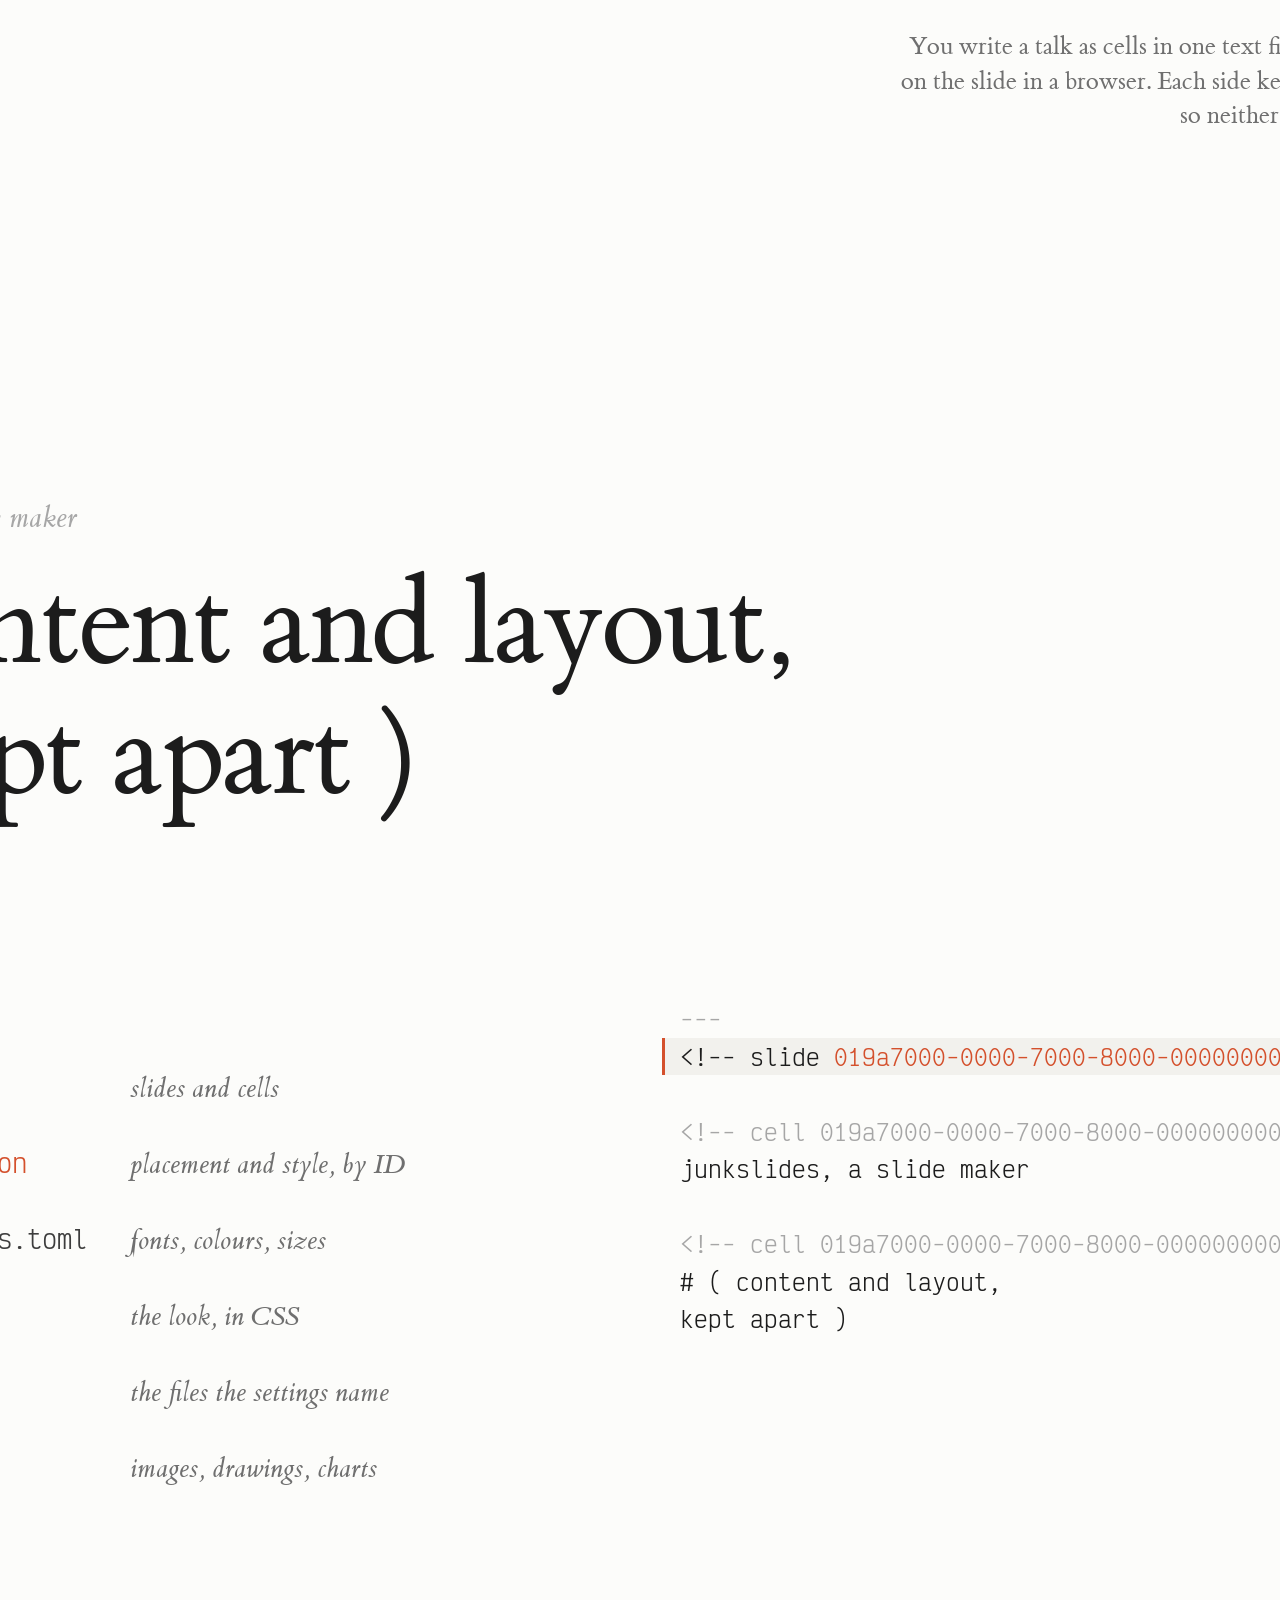
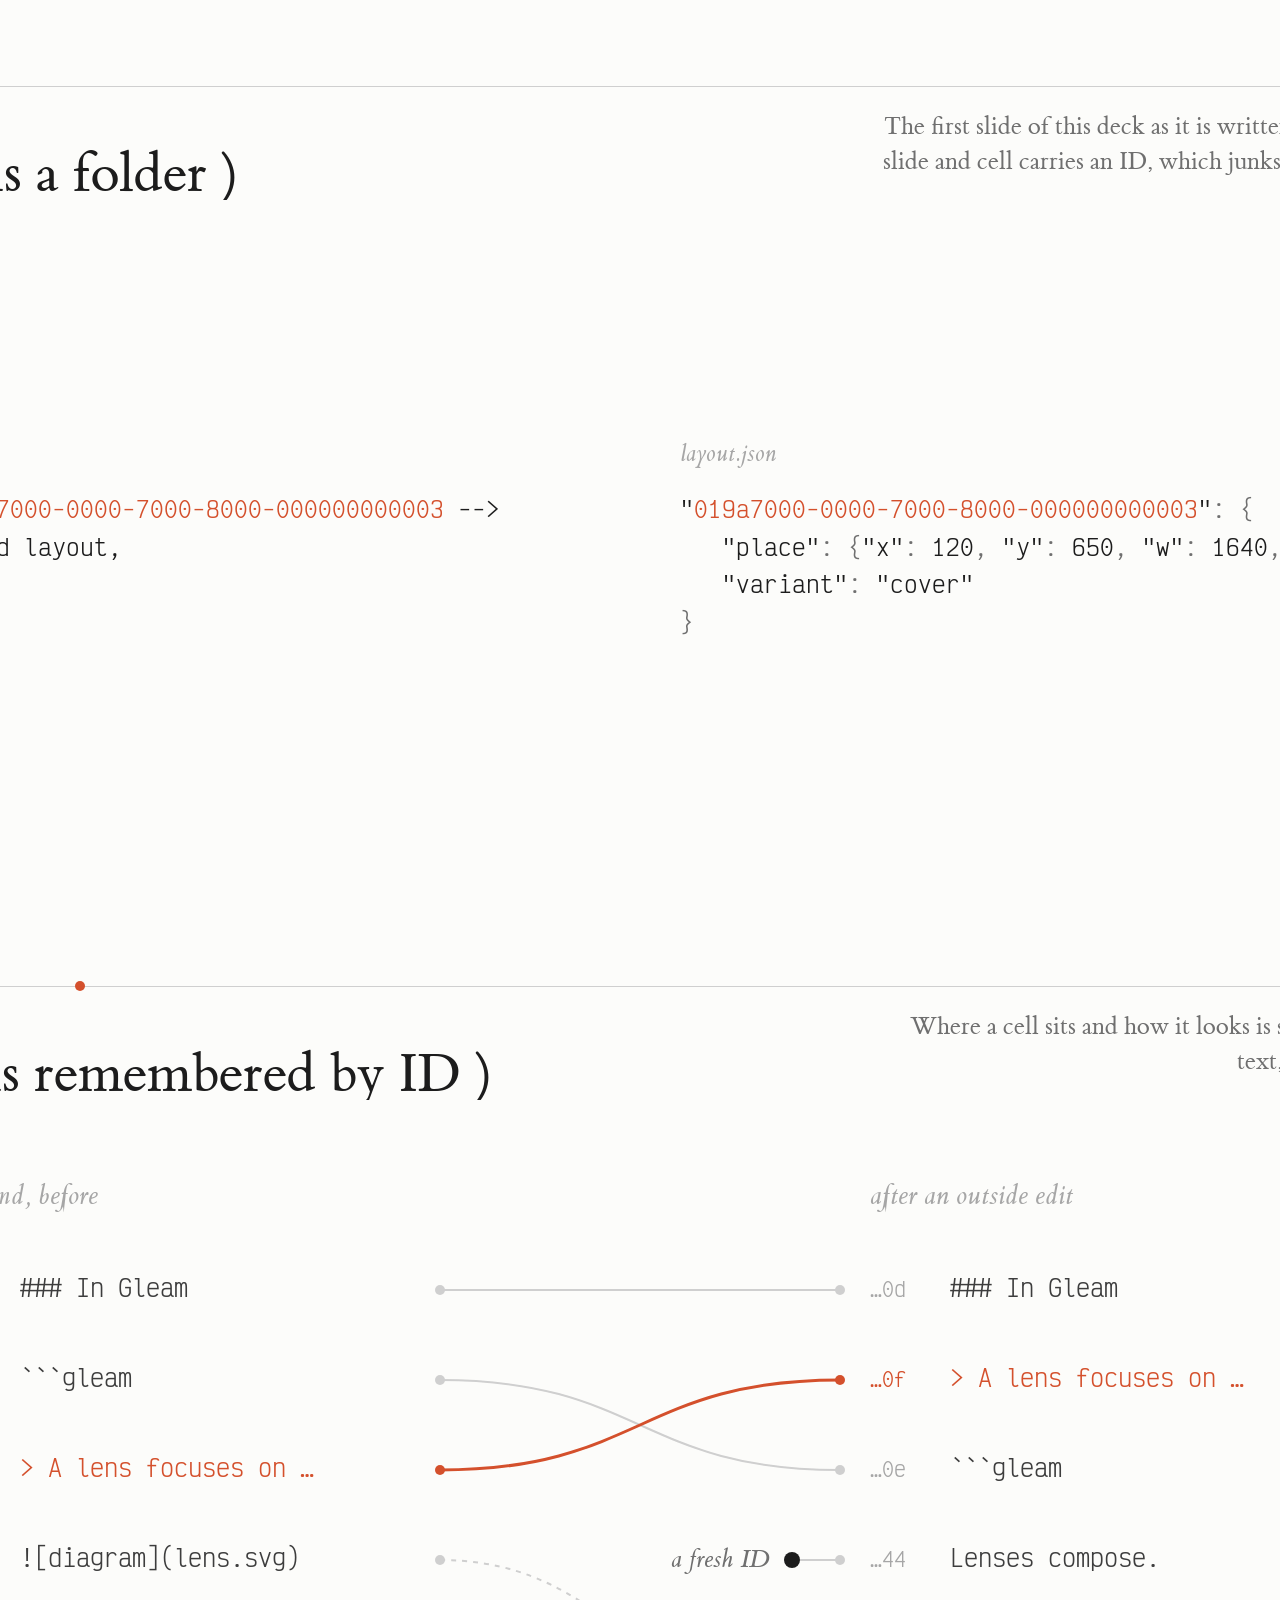
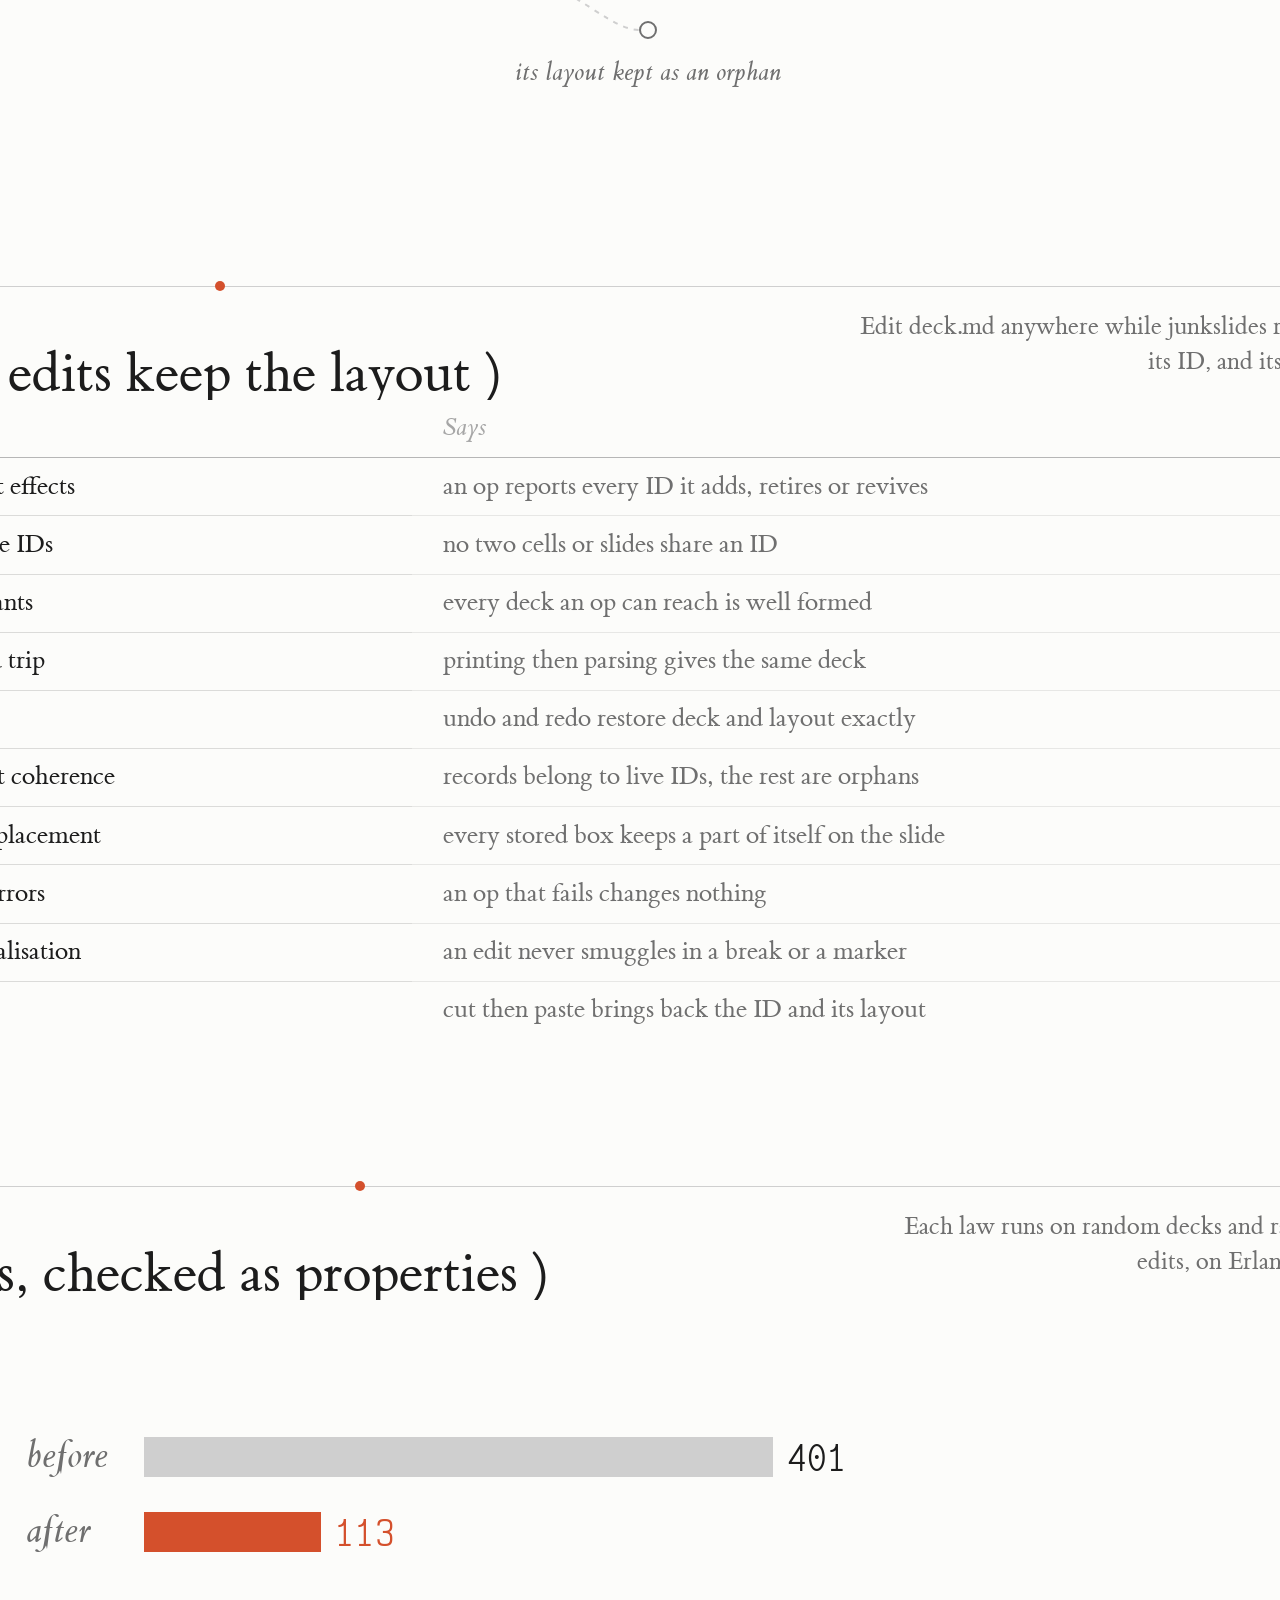
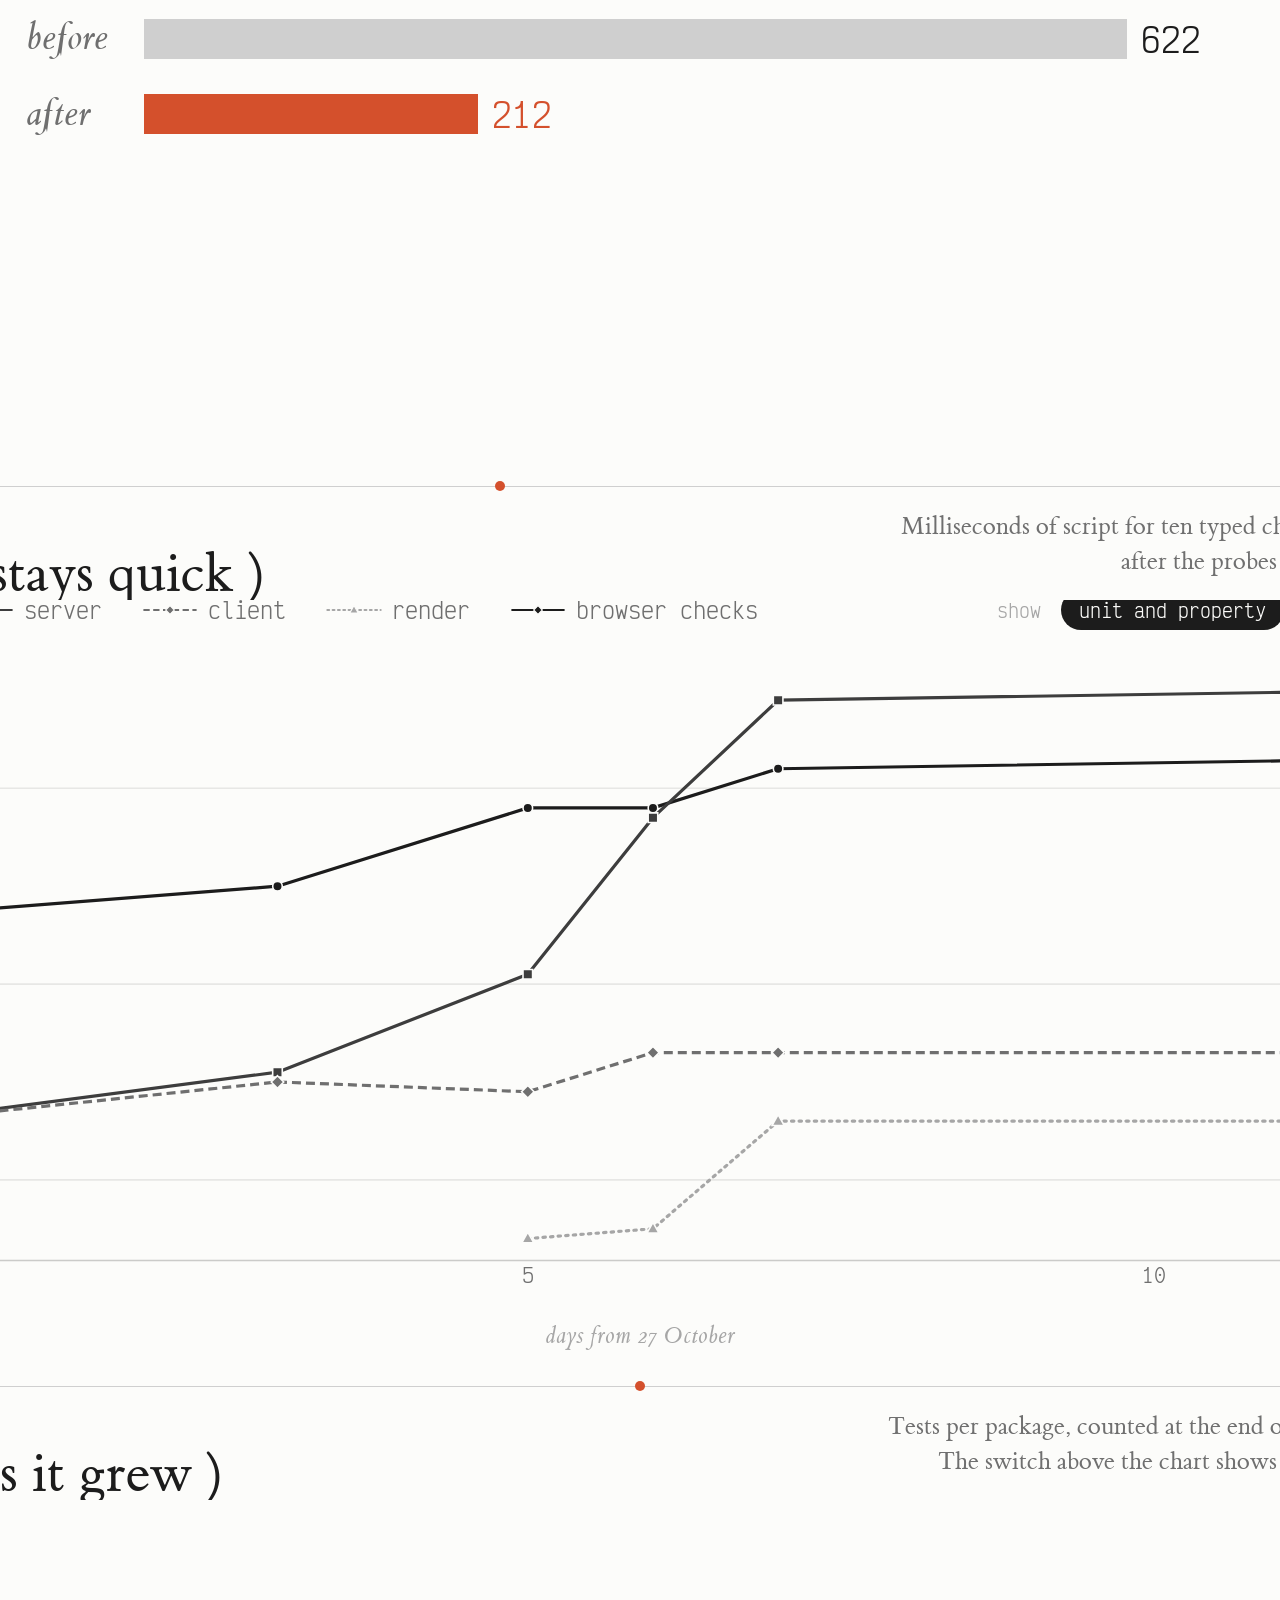
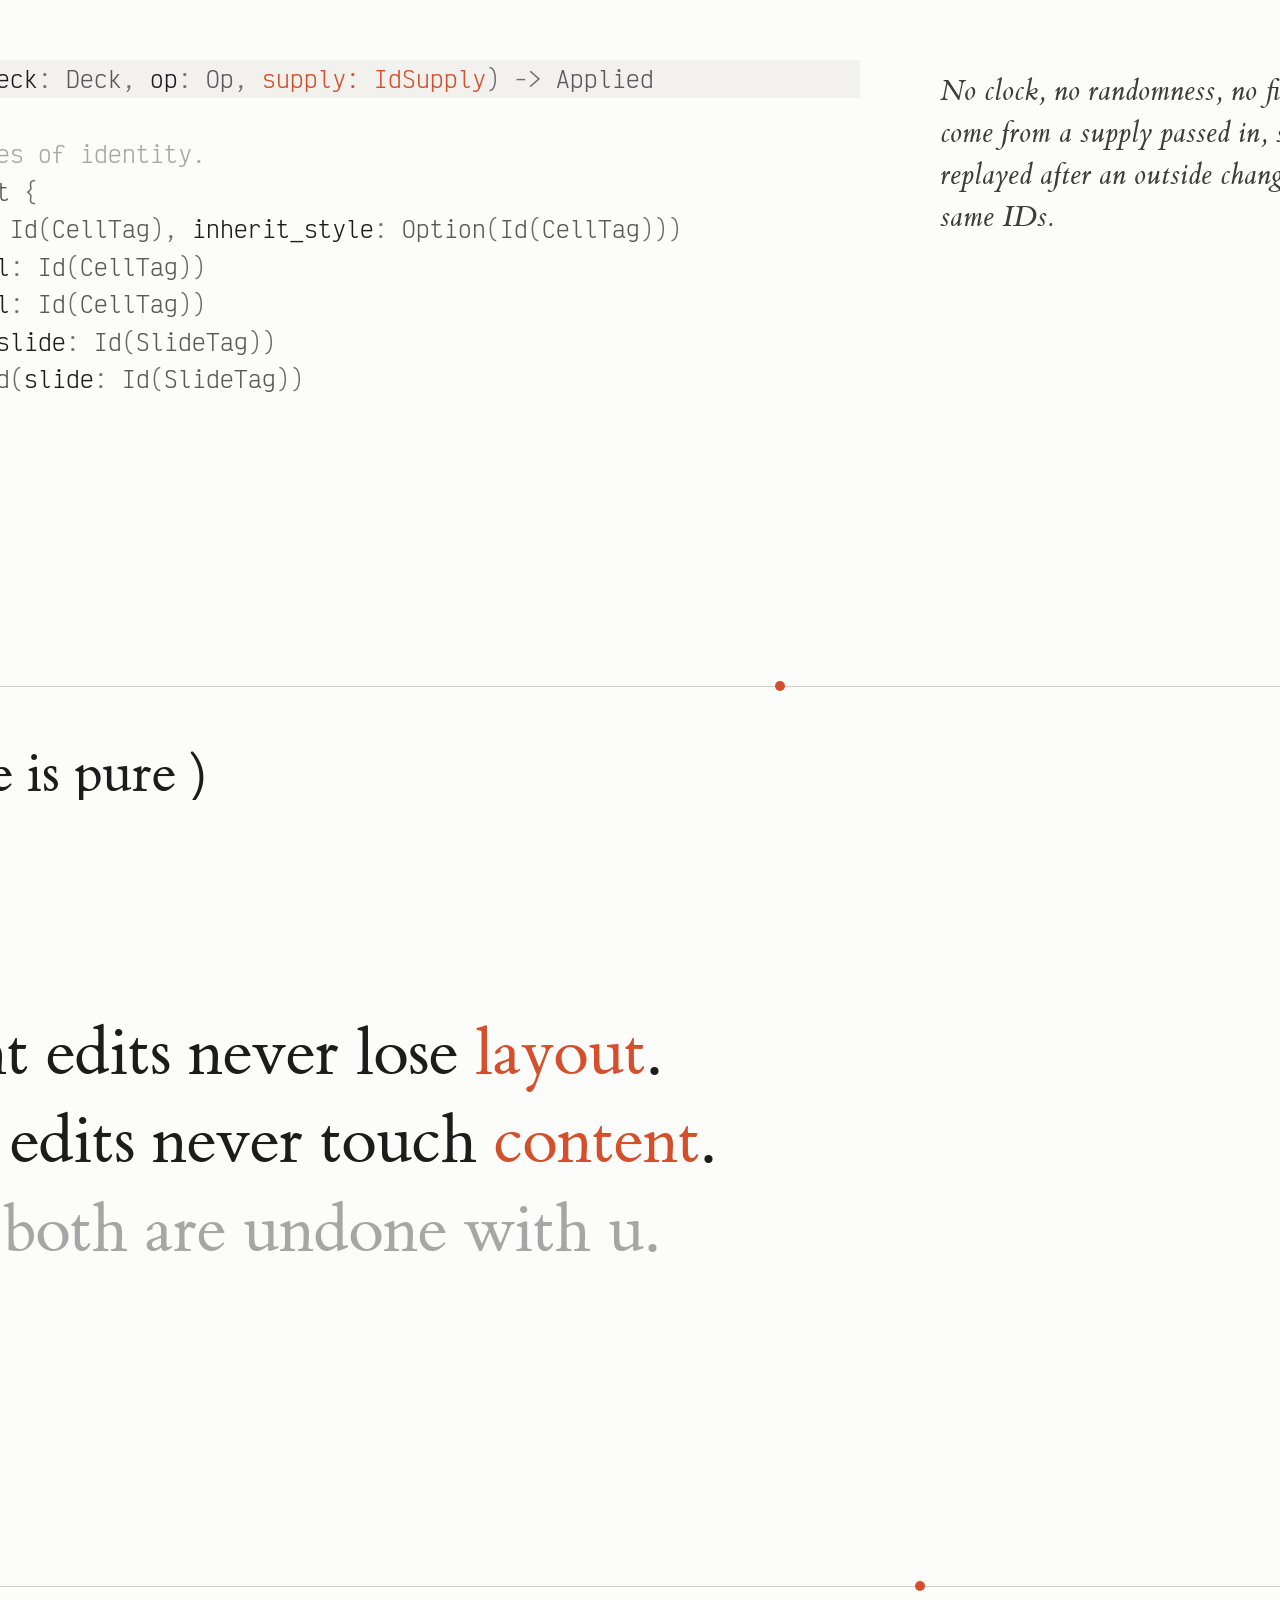
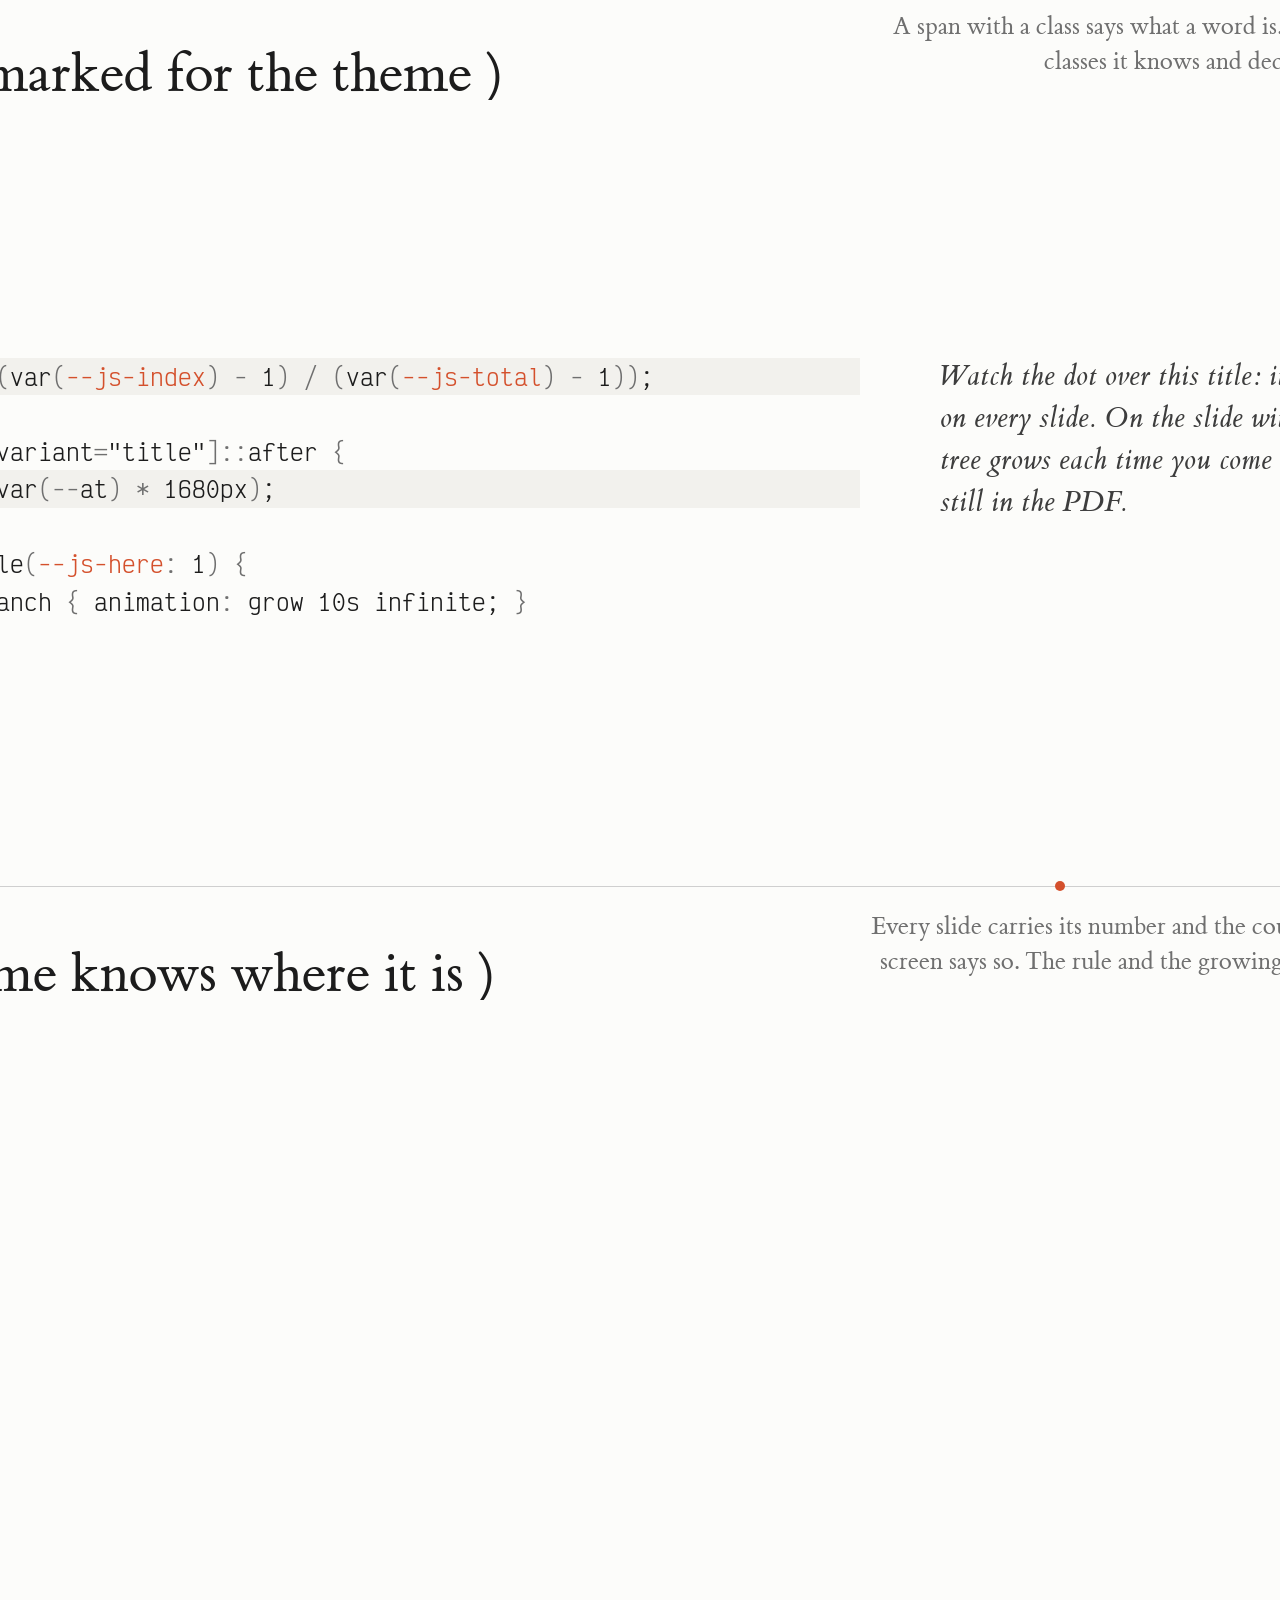
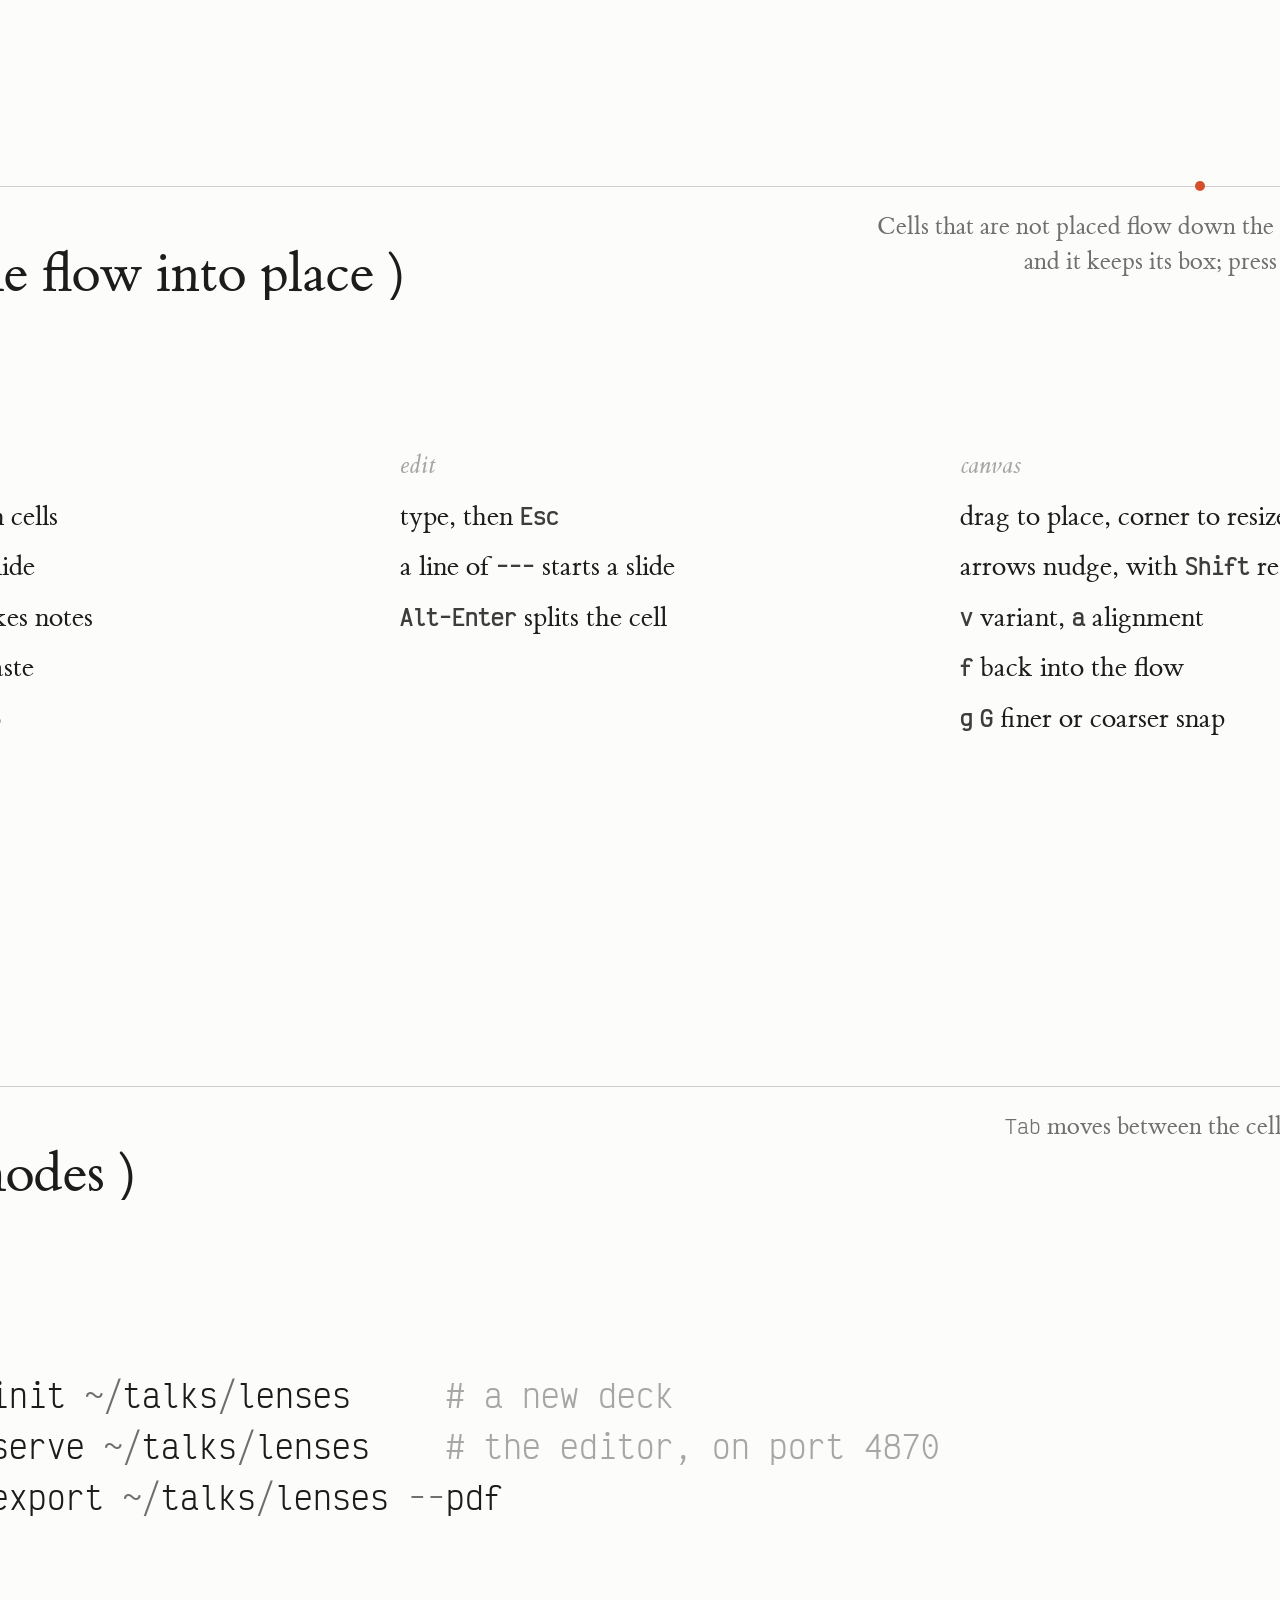
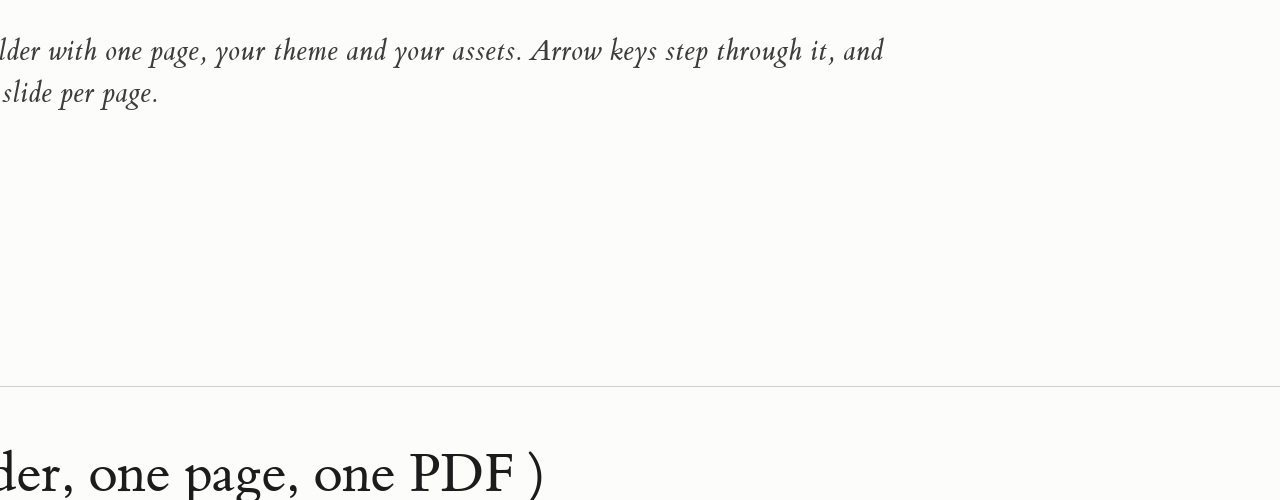
==== docs/index.html @ e8e61145 "The showcase as a static page in docs/ `just site` exports examples/showcase into docs/ afresh, with" ====
<!doctype html>
<html><head><meta charset="utf-8"><meta content="width=device-width, initial-scale=1" name="viewport"><title>showcase</title><style>/* The slide's structure (04-layout.md, Theme contract). Zero specificity,
   so that any rule in theme.css wins. Fonts are the theme's own (D25). */
:where(.js-slide) {
  position: relative;
  box-sizing: border-box;
  width: 1920px;
  height: 1080px;
  display: grid;
  grid-template: repeat(18, 60px) / repeat(32, 60px);
  background: #fff;
  overflow: visible;
}

:where(.js-body) {
  grid-area: 2 / 2 / 18 / 32;
  display: flex;
  flex-direction: column;
  min-height: 0;
}

:where(.js-cell) {
  min-width: 0;
}

/* The indentation of a continued line, kept from the source. */
:where(.js-indent) {
  white-space: pre;
}

/* Code tokens by weight, slant and shade. The shades are of the text's own
   colour, so they read on a theme's background, light or dark. */
:where(.js-tok-keyword, .js-tok-function) {
  font-weight: 600;
}

:where(.js-tok-comment) {
  color: color-mix(in srgb, currentColor 55%, transparent);
  font-style: italic;
}

:where(.js-tok-string) {
  color: color-mix(in srgb, currentColor 75%, transparent);
}

:where(.js-tok-number, .js-tok-constant) {
  color: color-mix(in srgb, currentColor 85%, transparent);
}

:where(.js-tok-type, .js-tok-constructor, .js-tok-module) {
  color: color-mix(in srgb, currentColor 70%, transparent);
}

:where(.js-tok-operator, .js-tok-punctuation) {
  color: color-mix(in srgb, currentColor 50%, transparent);
}

/* A figure alone in its paragraph (D29): a block as wide as the cell. A
   drawing scales to that width; the theme styles its marks by class. */
:where(.js-figure) {
  display: block;
}

:where(.js-figure > svg) {
  display: block;
  max-width: 100%;
  height: auto;
}

/* An embedded page (D29): 16:9 in the flow, the cell's box when placed. */
:where(.js-figure[data-figure="page"]) {
  aspect-ratio: 16 / 9;
}

:where(.js-cell[data-placed] > .js-figure[data-figure="page"]) {
  aspect-ratio: auto;
  height: 100%;
}

:where(.js-figure > iframe) {
  display: block;
  width: 100%;
  height: 100%;
  border: 0;
}

/* Charts (D29): the frame in HTML, one SVG per panel. The legend row, the x
   label and the y label have fixed sizes, the ones the renderer computes the
   panels' boxes with (`frame_*` in chart.gleam); a theme that changes them
   makes the panels scale a little. Marks are in shades of the text's own
   colour. */
:where(.js-cell[data-placed] > .js-figure[data-figure="chart"]) {
  height: 100%;
}

:where(.js-chart) {
  display: grid;
  grid-template-rows: auto minmax(0, 1fr) auto;
  row-gap: 12px;
  height: 100%;
  min-height: 0;
}

:where(.js-chart-top) {
  height: 31px;
  display: flex;
  align-items: center;
  justify-content: space-between;
  gap: 40px;
}

:where(.js-chart-top:has(.js-chart-switch)) {
  height: 39px;
}

:where(.js-chart-top:not(:has(.js-chart-switch)):has(.js-chart-legend:empty)) {
  height: 0;
}

:where(.js-chart-legend) {
  display: flex;
  flex-wrap: wrap;
  gap: 36px;
  margin: 0;
  font-size: 22px;
}

:where(.js-chart-legend .key) {
  display: inline-flex;
  align-items: center;
  gap: 10px;
}

:where(.js-chart-legend svg) {
  width: 56px;
  height: 20px;
}

:where(.js-chart .swatch) {
  display: inline-block;
  width: 18px;
  height: 18px;
  background: color-mix(in srgb, currentColor 50%, transparent);
}

:where(.js-chart-switch) {
  display: flex;
  align-items: center;
  gap: 6px;
  font-size: 19px;
}

:where(.js-chart-switch-label) {
  margin-right: 14px;
  color: color-mix(in srgb, currentColor 55%, transparent);
}

:where(.js-chart-switch input) {
  position: absolute;
  opacity: 0;
  pointer-events: none;
}

:where(.js-chart-switch label) {
  padding: 5px 16px;
  border-radius: 999px;
  cursor: pointer;
}

:where(.js-chart-switch label:has(input:checked)) {
  background: color-mix(in srgb, currentColor 12%, transparent);
}

:where(.js-chart-plots) {
  display: grid;
  min-height: 0;
}

:where(.js-chart-row) {
  display: none;
  grid-template-columns: auto minmax(0, 1fr);
  column-gap: 14px;
  min-height: 0;
}

:where(.js-chart:not(:has(.js-chart-switch)) .js-chart-row) {
  display: grid;
}

:where(.js-chart:has(.js-chart-switch > label:nth-of-type(1) > input:checked) .js-chart-row:nth-child(1)) {
  display: grid;
}

:where(.js-chart:has(.js-chart-switch > label:nth-of-type(2) > input:checked) .js-chart-row:nth-child(2)) {
  display: grid;
}

:where(.js-chart:has(.js-chart-switch > label:nth-of-type(3) > input:checked) .js-chart-row:nth-child(3)) {
  display: grid;
}

:where(.js-chart:has(.js-chart-switch > label:nth-of-type(4) > input:checked) .js-chart-row:nth-child(4)) {
  display: grid;
}

:where(.js-chart:has(.js-chart-switch > label:nth-of-type(5) > input:checked) .js-chart-row:nth-child(5)) {
  display: grid;
}

:where(.js-chart:has(.js-chart-switch > label:nth-of-type(6) > input:checked) .js-chart-row:nth-child(6)) {
  display: grid;
}

:where(.js-chart:has(.js-chart-switch > label:nth-of-type(7) > input:checked) .js-chart-row:nth-child(7)) {
  display: grid;
}

:where(.js-chart:has(.js-chart-switch > label:nth-of-type(8) > input:checked) .js-chart-row:nth-child(8)) {
  display: grid;
}

:where(.js-chart-ylabel) {
  width: 28px;
  line-height: 28px;
  font-size: 23px;
  overflow: visible;
  white-space: nowrap;
  writing-mode: vertical-rl;
  rotate: 180deg;
  text-align: center;
  align-self: center;
  font-style: italic;
}

:where(.js-chart-ylabel:empty) {
  width: 0;
}

:where(.js-chart-xlabel) {
  height: 28px;
  line-height: 28px;
  font-size: 23px;
  margin: 0;
  text-align: center;
  font-style: italic;
}

:where(.js-chart-panels) {
  display: grid;
  gap: 10px 34px;
  min-height: 0;
}

:where(.js-chart-panel) {
  display: grid;
  grid-template-rows: auto minmax(0, 1fr);
  min-height: 0;
}

:where(.js-chart-panel h4) {
  margin: 0 0 2px;
  font-size: 25px;
  font-weight: normal;
}

:where(.js-chart-panel svg) {
  width: 100%;
  height: 100%;
}

:where(.js-chart svg text) {
  font-size: 9.5px;
  fill: color-mix(in srgb, currentColor 60%, transparent);
}

:where(.js-chart svg .tick) {
  font-size: 9px;
  fill: color-mix(in srgb, currentColor 40%, transparent);
}

:where(.js-chart .grid) {
  stroke: color-mix(in srgb, currentColor 10%, transparent);
  stroke-width: 0.8;
}

:where(.js-chart .baseline) {
  stroke: color-mix(in srgb, currentColor 22%, transparent);
  stroke-width: 0.8;
}

:where(.js-chart .wall) {
  stroke: color-mix(in srgb, currentColor 22%, transparent);
  stroke-width: 0.8;
  stroke-dasharray: 3 3;
}

:where(.js-chart .line) {
  fill: none;
  stroke: currentColor;
  stroke-width: 1.3;
  stroke-linejoin: round;
}

:where(.js-chart .dotted) {
  stroke-dasharray: 1.2 2.6;
  stroke-linecap: round;
}

:where(.js-chart .dashed) {
  stroke-dasharray: 4.5 2.5;
}

:where(.js-chart .gray) {
  --js-shade: color-mix(in srgb, currentColor 40%, transparent);
}

:where(.js-chart .mid) {
  --js-shade: color-mix(in srgb, currentColor 60%, transparent);
}

:where(.js-chart .dark) {
  --js-shade: color-mix(in srgb, currentColor 80%, transparent);
}

:where(.js-chart .line[class]) {
  stroke: var(--js-shade, currentColor);
}

:where(.js-chart .mark) {
  fill: var(--js-shade, currentColor);
  stroke: var(--js-background, #fff);
  stroke-width: 0.8;
}

:where(.js-chart .mark.open) {
  fill: var(--js-background, #fff);
  stroke: var(--js-shade, currentColor);
  stroke-width: 1;
}

:where(.js-chart .stem) {
  stroke: color-mix(in srgb, currentColor 12%, transparent);
  stroke-width: 1.6;
}

:where(.js-chart .dot) {
  fill: color-mix(in srgb, currentColor 40%, transparent);
}

:where(.js-chart .dot.best) {
  fill: currentColor;
}

:where(.js-chart .bar) {
  fill: color-mix(in srgb, currentColor 50%, transparent);
  stroke: var(--js-background, #fff);
  stroke-width: 0.5;
}

:where(.js-chart .part-1) {
  fill: color-mix(in srgb, currentColor 100%, transparent);
  background: color-mix(in srgb, currentColor 100%, transparent);
}

:where(.js-chart .part-2) {
  fill: color-mix(in srgb, currentColor 70%, transparent);
  background: color-mix(in srgb, currentColor 70%, transparent);
}

:where(.js-chart .part-3) {
  fill: color-mix(in srgb, currentColor 45%, transparent);
  background: color-mix(in srgb, currentColor 45%, transparent);
}

:where(.js-chart .part-4) {
  fill: color-mix(in srgb, currentColor 15%, transparent);
  background: color-mix(in srgb, currentColor 15%, transparent);
}

:where(.js-chart .part-5) {
  fill: color-mix(in srgb, currentColor 85%, transparent);
  background: color-mix(in srgb, currentColor 85%, transparent);
}

:where(.js-chart .part-6) {
  fill: color-mix(in srgb, currentColor 30%, transparent);
  background: color-mix(in srgb, currentColor 30%, transparent);
}

:where(.js-chart[data-kind="bars"]) {
  grid-template-columns: max-content max-content 1fr;
  grid-template-rows: none;
  column-gap: 36px;
  row-gap: 14px;
  align-items: center;
  align-content: start;
  height: auto;
}

:where(.js-chart[data-kind="bars"] .note) {
  color: color-mix(in srgb, currentColor 60%, transparent);
}

:where(.js-chart[data-kind="bars"] .which) {
  font-style: italic;
}

:where(.js-chart[data-kind="bars"] .bar) {
  display: grid;
  grid-template-columns: var(--w) auto;
  align-items: center;
  column-gap: 14px;
}

:where(.js-chart[data-kind="bars"] .bar i) {
  display: block;
  height: 16px;
  background: color-mix(in srgb, currentColor 20%, transparent);
}

:where(.js-chart[data-kind="bars"] .bar.now i) {
  background: currentColor;
}

:where(.js-chart[data-kind="bars"] .bar b) {
  font-weight: normal;
}

:where(.js-chart[data-kind="bars"] .gap) {
  grid-column: 1 / -1;
  height: 10px;
}

:where(.js-chart-missing) {
  display: grid;
  place-content: center;
  border: 0.05em dashed color-mix(in srgb, currentColor 30%, transparent);
  color: color-mix(in srgb, currentColor 60%, transparent);
}

/* A lit line of code (D28): a faint band across the block, with a rule at its
   left edge. */
:where(.js-lit) {
  display: inline-block;
  min-width: 100%;
  background: color-mix(in srgb, currentColor 7%, transparent);
  box-shadow: -0.4em 0 0 color-mix(in srgb, currentColor 7%, transparent),
    -0.55em 0 0 currentColor;
}

:where(.js-page) {
  position: absolute;
  right: 60px;
  bottom: 36px;
  font-size: 20px;
  line-height: 1;
  color: #999;
  font-variant-numeric: tabular-nums;
}

:where(.js-cell) > :first-child {
  margin-top: 0;
}

:where(.js-cell) > :last-child {
  margin-bottom: 0;
}

:where(.js-cell img) {
  max-width: 100%;
}

:where(.js-cell a) {
  color: inherit;
}

:where(.js-cell[data-align="start"]) {
  text-align: start;
}

:where(.js-cell[data-align="center"]) {
  text-align: center;
}

:where(.js-cell[data-align="end"]) {
  text-align: end;
}

/* Tables: a semibold header over one firm rule, faint hairlines between rows.
   In `em` and shades of the text's own colour, so they follow variants and
   read on a theme's background, light or dark. A table is as wide as its
   content and its outer columns sit flush with the cell's text. */
:where(.js-cell table) {
  border-collapse: collapse;
  max-width: 100%;
  font-variant-numeric: tabular-nums lining-nums;
}

:where(.js-cell th, .js-cell td) {
  padding: 0.4em 1.2em;
  text-align: start;
  vertical-align: baseline;
}

:where(.js-cell th:first-child, .js-cell td:first-child) {
  padding-inline-start: 0;
}

:where(.js-cell th:last-child, .js-cell td:last-child) {
  padding-inline-end: 0;
}

:where(.js-cell th) {
  font-weight: 600;
  border-bottom: 0.07em solid color-mix(in srgb, currentColor 80%, transparent);
}

:where(.js-cell tbody tr + tr td) {
  border-top: 0.03em solid color-mix(in srgb, currentColor 15%, transparent);
}

:where(.js-cell th[data-align="center"], .js-cell td[data-align="center"]) {
  text-align: center;
}

:where(.js-cell th[data-align="end"], .js-cell td[data-align="end"]) {
  text-align: end;
}

/* A cell's own alignment places the table; its columns keep their own. */
:where(.js-cell[data-align="center"] table) {
  margin-inline: auto;
}

:where(.js-cell[data-align="end"] table) {
  margin-inline-start: auto;
}
</style><style>html, body {
  margin: 0;
  padding: 0;
}

html {
  background: #000;
  scroll-snap-type: y mandatory;
  scrollbar-width: none;
}

.js-frame {
  position: relative;
  height: 100vh;
  overflow: hidden;
  container-type: size scroll-state;
  scroll-snap-align: start;
  scroll-snap-stop: always;
}

/* The slide in view, for the theme's `@container style(--js-here: 1)`. */
@container scroll-state(snapped: block) {
  .js-slide {
    --js-here: 1;
  }
}

.js-frame > .js-slide {
  position: absolute;
  left: 50%;
  top: 50%;
  translate: -50% -50%;
  scale: min(100cqw / 1920px, 100cqh / 1080px);
  overflow: hidden;
}

@page {
  size: 1920px 1080px;
  margin: 0;
}

@media print {
  html {
    background: none;
    scroll-snap-type: none;
  }

  .js-frame {
    width: 1920px;
    height: 1080px;
    container-type: normal;
    break-after: page;
  }

  .js-frame:last-child {
    break-after: auto;
  }

  .js-frame > .js-slide {
    position: relative;
    left: 0;
    top: 0;
    translate: none;
    scale: none;
    print-color-adjust: exact;
  }
}
</style><link href="settings.css" rel="stylesheet"><link href="theme.css" rel="stylesheet"></head><body><section class="js-frame" id="1"><div class="js-slide" style="--js-index:1;--js-total:13;"><div class="js-body"></div><div class="js-cell" data-placed data-variant="kicker" style="position:absolute;;left:124px;;top:590px;;width:1200px;;height:50px;"><p>junkslides, a slide maker</p></div><div class="js-cell" data-placed data-variant="cover" style="position:absolute;;left:120px;;top:650px;;width:1640px;;height:290px;"><h1>( content and layout,<br>kept apart )</h1></div><div class="js-cell" data-align="end" data-placed data-variant="lede" style="position:absolute;;left:1200px;;top:120px;;width:600px;;height:160px;"><p>You write a talk as cells in one text file and arrange them on the slide in a browser. Each side keeps a file of its own, so neither can undo the other.</p></div><div class="js-page"><span class="js-page-index">01</span><span class="js-page-total"><span class="js-page-slash">/</span>13</span></div></div></section><section class="js-frame" id="2"><div class="js-slide" style="--js-index:2;--js-total:13;"><div class="js-body"></div><div class="js-cell" data-placed style="position:absolute;;left:120px;;top:170px;;width:780px;;height:540px;"><div aria-label="The deck folder" class="js-figure" data-figure="drawing" role="img"><svg xmlns="http://www.w3.org/2000/svg" viewBox="0 0 780 540" class="folder">
   <text class="root" x="0" y="34">talk/</text>
   <path class="trunk" d="M 14 52 V 488" pathLength="1" style="--i: 0"/>

   <path class="branch now" d="M 14 108 H 46" pathLength="1" style="--i: 1"/>
   <text class="file now" style="--i: 1" x="62" y="117">deck.md</text>
   <text class="what" style="--i: 1" x="330" y="117">slides and cells</text>

   <path class="branch now" d="M 14 184 H 46" pathLength="1" style="--i: 2"/>
   <text class="file now" style="--i: 2" x="62" y="193">layout.json</text>
   <text class="what" style="--i: 2" x="330" y="193">placement and style, by ID</text>

   <path class="branch" d="M 14 260 H 46" pathLength="1" style="--i: 3"/>
   <text class="file" style="--i: 3" x="62" y="269">junkslides.toml</text>
   <text class="what" style="--i: 3" x="330" y="269">fonts, colours, sizes</text>

   <path class="branch" d="M 14 336 H 46" pathLength="1" style="--i: 4"/>
   <text class="file" style="--i: 4" x="62" y="345">theme.css</text>
   <text class="what" style="--i: 4" x="330" y="345">the look, in CSS</text>

   <path class="branch" d="M 14 412 H 46" pathLength="1" style="--i: 5"/>
   <text class="file" style="--i: 5" x="62" y="421">fonts/</text>
   <text class="what" style="--i: 5" x="330" y="421">the files the settings name</text>

   <path class="branch" d="M 14 488 H 46" pathLength="1" style="--i: 6"/>
   <text class="file" style="--i: 6" x="62" y="497">assets/</text>
   <text class="what" style="--i: 6" x="330" y="497">images, drawings, charts</text>
</svg>
</div></div><div class="js-cell" data-placed style="position:absolute;;left:1000px;;top:190px;;width:820px;;height:420px;"><pre><code><span class="quiet">---</span>
<span class="js-lit">&lt;!-- slide <span class="now">019a7000-0000-7000-8000-000000000001</span> --&gt;</span>

<span class="quiet">&lt;!-- cell 019a7000-0000-7000-8000-000000000002 --&gt;</span>
junkslides, a slide maker

<span class="quiet">&lt;!-- cell 019a7000-0000-7000-8000-000000000003 --&gt;</span>
# ( content and layout,
kept apart )
</code></pre></div><div class="js-cell" data-placed data-variant="title" style="position:absolute;;left:120px;;top:900px;;width:1000px;;height:120px;"><p>on disk</p><h2>( a deck is a folder )</h2></div><div class="js-cell" data-align="end" data-placed data-variant="lede" style="position:absolute;;left:1180px;;top:900px;;width:620px;;height:120px;"><p>The first slide of this deck as it is written in deck.md. Every slide and cell carries an ID, which junkslides writes for you.</p></div><div class="js-page"><span class="js-page-index">02</span><span class="js-page-total"><span class="js-page-slash">/</span>13</span></div></div></section><section class="js-frame" id="3"><div class="js-slide" style="--js-index:3;--js-total:13;"><div class="js-body"></div><div class="js-cell" data-placed data-variant="label" style="position:absolute;;left:120px;;top:330px;;width:600px;;height:40px;"><p>deck.md</p></div><div class="js-cell" data-placed style="position:absolute;;left:120px;;top:380px;;width:820px;;height:140px;"><pre><code>&lt;!-- cell <span class="now">019a7000-0000-7000-8000-000000000003</span> --&gt;
# ( content and layout,
kept apart )
</code></pre></div><div class="js-cell" data-placed data-variant="label" style="position:absolute;;left:1000px;;top:330px;;width:400px;;height:40px;"><p>layout.json</p></div><div class="js-cell" data-placed style="position:absolute;;left:1000px;;top:380px;;width:820px;;height:170px;"><pre><code data-language="json">&quot;<span class="now"><span class="js-tok-number">019</span>a7000<span class="js-tok-operator">-</span><span class="js-tok-number">0000</span><span class="js-tok-operator">-</span><span class="js-tok-number">7000</span><span class="js-tok-operator">-</span><span class="js-tok-number">8000</span><span class="js-tok-operator">-</span><span class="js-tok-number">000000000003</span></span>&quot;<span class="js-tok-operator">:</span> <span class="js-tok-punctuation">{</span>
   &quot;place&quot;<span class="js-tok-operator">:</span> <span class="js-tok-punctuation">{</span>&quot;x&quot;<span class="js-tok-operator">:</span> <span class="js-tok-number">120</span><span class="js-tok-punctuation">,</span> &quot;y&quot;<span class="js-tok-operator">:</span> <span class="js-tok-number">650</span><span class="js-tok-punctuation">,</span> &quot;w&quot;<span class="js-tok-operator">:</span> <span class="js-tok-number">1640</span><span class="js-tok-punctuation">,</span> &quot;h&quot;<span class="js-tok-operator">:</span> <span class="js-tok-number">290</span><span class="js-tok-punctuation">}</span><span class="js-tok-punctuation">,</span>
   &quot;variant&quot;<span class="js-tok-operator">:</span> &quot;cover&quot;
<span class="js-tok-punctuation">}</span>
</code></pre></div><div class="js-cell" data-placed data-variant="title" style="position:absolute;;left:120px;;top:900px;;width:1000px;;height:120px;"><p>the key</p><h2>( layout is remembered by ID )</h2></div><div class="js-cell" data-align="end" data-placed data-variant="lede" style="position:absolute;;left:1180px;;top:900px;;width:620px;;height:120px;"><p>Where a cell sits and how it looks is stored apart from its text, under the same ID.</p></div><div class="js-page"><span class="js-page-index">03</span><span class="js-page-total"><span class="js-page-slash">/</span>13</span></div></div></section><section class="js-frame" id="4"><div class="js-slide" style="--js-index:4;--js-total:13;"><div class="js-body"></div><div class="js-cell" data-placed style="position:absolute;;left:260px;;top:150px;;width:1400px;;height:560px;"><div aria-label="Cells before and after an outside edit" class="js-figure" data-figure="drawing" role="img"><svg xmlns="http://www.w3.org/2000/svg" viewBox="0 0 1400 560" class="rebase">
   <text class="side" x="0" y="44">deck.md, before</text>
   <text class="side" x="930" y="44">after an outside edit</text>

   <text class="id" x="0" y="137">…0d</text>
   <text class="cell" x="80" y="137">### In Gleam</text>
   <text class="id" x="0" y="227">…0e</text>
   <text class="cell" x="80" y="227">```gleam</text>
   <text class="id now" x="0" y="317">…0f</text>
   <text class="cell now" x="80" y="317">&gt; A lens focuses on …</text>
   <text class="id" x="0" y="407">…10</text>
   <text class="cell" x="80" y="407">![diagram](lens.svg)</text>

   <path class="edge" d="M 500 130 C 700 130, 700 130, 900 130"/>
   <path class="edge" d="M 500 220 C 700 220, 700 310, 900 310"/>
   <path class="edge now" d="M 500 310 C 700 310, 700 220, 900 220"/>
   <path class="edge gone" d="M 500 400 C 620 400, 660 470, 700 470"/>
   <circle class="ring" cx="708" cy="470" r="8"/>
   <text class="note" x="708" y="520" text-anchor="middle">its layout kept as an orphan</text>
   <path class="edge" d="M 860 400 H 900"/>
   <circle class="fresh" cx="852" cy="400" r="8"/>
   <text class="note" x="830" y="407" text-anchor="end">a fresh ID</text>

   <circle class="end" cx="500" cy="130" r="5"/>
   <circle class="end" cx="500" cy="220" r="5"/>
   <circle class="end now" cx="500" cy="310" r="5"/>
   <circle class="end" cx="500" cy="400" r="5"/>
   <circle class="end" cx="900" cy="130" r="5"/>
   <circle class="end now" cx="900" cy="220" r="5"/>
   <circle class="end" cx="900" cy="310" r="5"/>
   <circle class="end" cx="900" cy="400" r="5"/>

   <text class="id" x="930" y="137">…0d</text>
   <text class="cell" x="1010" y="137">### In Gleam</text>
   <text class="id now" x="930" y="227">…0f</text>
   <text class="cell now" x="1010" y="227">&gt; A lens focuses on …</text>
   <text class="id" x="930" y="317">…0e</text>
   <text class="cell" x="1010" y="317">```gleam</text>
   <text class="id" x="930" y="407">…44</text>
   <text class="cell" x="1010" y="407">Lenses compose.</text>
</svg>
</div></div><div class="js-cell" data-placed data-variant="title" style="position:absolute;;left:120px;;top:900px;;width:1000px;;height:120px;"><p>other editors</p><h2>( outside edits keep the layout )</h2></div><div class="js-cell" data-align="end" data-placed data-variant="lede" style="position:absolute;;left:1180px;;top:900px;;width:620px;;height:120px;"><p>Edit deck.md anywhere while junkslides runs. Each cell keeps its ID, and its layout goes with it.</p></div><div class="js-page"><span class="js-page-index">04</span><span class="js-page-total"><span class="js-page-slash">/</span>13</span></div></div></section><section class="js-frame" id="5"><div class="js-slide" style="--js-index:5;--js-total:13;"><div class="js-body"></div><div class="js-cell" data-placed data-variant="laws" style="position:absolute;;left:120px;;top:90px;;width:1680px;;height:660px;"><table><thead><tr><th data-align="end" scope="col"></th><th scope="col">Law</th><th scope="col">Says</th></tr></thead><tbody><tr><td data-align="end">1</td><td>Honest effects</td><td>an op reports every ID it adds, retires or revives</td></tr><tr><td data-align="end">2</td><td>Unique IDs</td><td>no two cells or slides share an ID</td></tr><tr><td data-align="end">3</td><td>Invariants</td><td>every deck an op can reach is well formed</td></tr><tr><td data-align="end">4</td><td>Round trip</td><td>printing then parsing gives the same deck</td></tr><tr><td data-align="end">5</td><td>Undo</td><td>undo and redo restore deck and layout exactly</td></tr><tr><td data-align="end">6</td><td>Layout coherence</td><td>records belong to live IDs, the rest are orphans</td></tr><tr><td data-align="end">7</td><td>Valid placement</td><td>every stored box keeps a part of itself on the slide</td></tr><tr><td data-align="end">8</td><td>Pure errors</td><td>an op that fails changes nothing</td></tr><tr><td data-align="end">9</td><td>Normalisation</td><td>an edit never smuggles in a break or a marker</td></tr><tr><td data-align="end">10</td><td>Paste</td><td>cut then paste brings back the ID and its layout</td></tr></tbody></table></div><div class="js-cell" data-placed data-variant="title" style="position:absolute;;left:120px;;top:900px;;width:1000px;;height:120px;"><p>the core</p><h2>( ten laws, checked as properties )</h2></div><div class="js-cell" data-align="end" data-placed data-variant="lede" style="position:absolute;;left:1180px;;top:900px;;width:620px;;height:120px;"><p>Each law runs on random decks and random sequences of edits, on Erlang and on JavaScript.</p></div><div class="js-page"><span class="js-page-index">05</span><span class="js-page-total"><span class="js-page-slash">/</span>13</span></div></div></section><section class="js-frame" id="6"><div class="js-slide" style="--js-index:6;--js-total:13;"><div class="js-body"></div><div class="js-cell" data-placed style="position:absolute;;left:120px;;top:220px;;width:1500px;;height:480px;"><div aria-label="Script time while typing" class="js-figure" data-figure="chart" role="img"><div class="js-chart" data-kind="bars"><span class="group">60 slides</span><span class="which">before</span><span class="bar" style="--w:64%;"><i></i><b>401</b></span><span class="group note"></span><span class="which">after</span><span class="bar now" style="--w:18%;"><i></i><b>113</b></span><span class="gap"></span><span class="group">150 slides</span><span class="which">before</span><span class="bar" style="--w:100%;"><i></i><b>622</b></span><span class="group note"></span><span class="which">after</span><span class="bar now" style="--w:34%;"><i></i><b>212</b></span></div></div></div><div class="js-cell" data-placed data-variant="title" style="position:absolute;;left:120px;;top:900px;;width:1000px;;height:120px;"><p>a profile</p><h2>( typing stays quick )</h2></div><div class="js-cell" data-align="end" data-placed data-variant="lede" style="position:absolute;;left:1180px;;top:900px;;width:620px;;height:120px;"><p>Milliseconds of script for ten typed characters, before and after the probes were kept per slide.</p></div><div class="js-page"><span class="js-page-index">06</span><span class="js-page-total"><span class="js-page-slash">/</span>13</span></div></div></section><section class="js-frame" id="7"><div class="js-slide" style="--js-index:7;--js-total:13;"><div class="js-body"></div><div class="js-cell" data-placed style="position:absolute;;left:120px;;top:80px;;width:1680px;;height:760px;"><div aria-label="Tests by day" class="js-figure" data-figure="chart" role="img"><div class="js-chart" data-kind="lines"><div class="js-chart-top"><p class="js-chart-legend"><span class="key"><svg xmlns="http://www.w3.org/2000/svg" viewBox="0 0 40 14"><path class="line black solid" d="M1,7 H39"></path><circle class="mark black" cx="20" cy="7" r="2.4"></circle></svg><span>core</span></span><span class="key"><svg xmlns="http://www.w3.org/2000/svg" viewBox="0 0 40 14"><path class="line dark solid" d="M1,7 H39"></path><path class="mark dark" d="M17.6,4.6 h4.8 v4.8 h-4.8 z"></path></svg><span>server</span></span><span class="key"><svg xmlns="http://www.w3.org/2000/svg" viewBox="0 0 40 14"><path class="line mid dashed" d="M1,7 H39"></path><path class="mark mid" d="M20,3.88 L23.12,7 L20,10.12 L16.88,7 z"></path></svg><span>client</span></span><span class="key"><svg xmlns="http://www.w3.org/2000/svg" viewBox="0 0 40 14"><path class="line gray dotted" d="M1,7 H39"></path><path class="mark gray" d="M20,3.76 L23,9.16 L17,9.16 z"></path></svg><span>render</span></span><span class="key"><svg xmlns="http://www.w3.org/2000/svg" viewBox="0 0 40 14"><path class="line black solid" d="M1,7 H39"></path><path class="mark black" d="M20,3.88 L23.12,7 L20,10.12 L16.88,7 z"></path></svg><span>browser checks</span></span></p><div class="js-chart-switch" role="radiogroup"><span class="js-chart-switch-label">show</span><label><input checked name="js-chart-019a7000-0000-7000-8000-000000000024-assets/tests.json" type="radio"><span>unit and property</span></label><label><input name="js-chart-019a7000-0000-7000-8000-000000000024-assets/tests.json" type="radio"><span>in the browser</span></label></div></div><div class="js-chart-plots"><div class="js-chart-row"><span class="js-chart-ylabel">unit and property</span><div class="js-chart-panels" style="grid-template-columns:repeat(1, minmax(0, 1fr));"><div class="js-chart-panel"><h4></h4><svg xmlns="http://www.w3.org/2000/svg" viewBox="0 0 819 320"><path class="grid" d="M30,261.67 H811"></path><path class="grid" d="M30,163.79 H811"></path><path class="grid" d="M30,65.9 H811"></path><path class="baseline" d="M30,302 H811"></path><text class="tick" text-anchor="end" x="26" y="264.67">20</text><text class="tick" text-anchor="end" x="26" y="166.79">40</text><text class="tick" text-anchor="end" x="26" y="68.9">60</text><text class="tick" text-anchor="middle" x="30" y="313">0</text><text class="tick" text-anchor="middle" x="342.9" y="313">5</text><text class="tick" text-anchor="middle" x="655.8" y="313">10</text><path class="line black solid" d="M30,129.53 L217.74,114.85 L342.9,75.69 L405.48,75.69 L468.06,56.12 L780.96,51.22"></path><circle class="mark black" cx="30" cy="129.53" r="2.4"></circle><circle class="mark black" cx="217.74" cy="114.85" r="2.4"></circle><circle class="mark black" cx="342.9" cy="75.69" r="2.4"></circle><circle class="mark black" cx="405.48" cy="75.69" r="2.4"></circle><circle class="mark black" cx="468.06" cy="56.12" r="2.4"></circle><circle class="mark black" cx="780.96" cy="51.22" r="2.4"></circle><path class="line dark solid" d="M30,232.31 L217.74,207.84 L342.9,158.89 L405.48,80.59 L468.06,21.86 L780.96,16.96"></path><path class="mark dark" d="M27.6,229.91 h4.8 v4.8 h-4.8 z"></path><path class="mark dark" d="M215.34,205.44 h4.8 v4.8 h-4.8 z"></path><path class="mark dark" d="M340.5,156.49 h4.8 v4.8 h-4.8 z"></path><path class="mark dark" d="M403.08,78.19 h4.8 v4.8 h-4.8 z"></path><path class="mark dark" d="M465.66,19.46 h4.8 v4.8 h-4.8 z"></path><path class="mark dark" d="M778.56,14.56 h4.8 v4.8 h-4.8 z"></path><path class="line mid dashed" d="M30,232.31 L217.74,212.73 L342.9,217.62 L405.48,198.05 L468.06,198.05 L780.96,198.05"></path><path class="mark mid" d="M30,229.19 L33.12,232.31 L30,235.43 L26.88,232.31 z"></path><path class="mark mid" d="M217.74,209.61 L220.86,212.73 L217.74,215.85 L214.62,212.73 z"></path><path class="mark mid" d="M342.9,214.5 L346.02,217.62 L342.9,220.74 L339.78,217.62 z"></path><path class="mark mid" d="M405.48,194.93 L408.6,198.05 L405.48,201.17 L402.36,198.05 z"></path><path class="mark mid" d="M468.06,194.93 L471.18,198.05 L468.06,201.17 L464.94,198.05 z"></path><path class="mark mid" d="M780.96,194.93 L784.08,198.05 L780.96,201.17 L777.84,198.05 z"></path><path class="line gray dotted" d="M342.9,291.04 L405.48,286.14 L468.06,232.31 L780.96,232.31"></path><path class="mark gray" d="M342.9,287.8 L345.9,293.2 L339.9,293.2 z"></path><path class="mark gray" d="M405.48,282.9 L408.48,288.3 L402.48,288.3 z"></path><path class="mark gray" d="M468.06,229.07 L471.06,234.47 L465.06,234.47 z"></path><path class="mark gray" d="M780.96,229.07 L783.96,234.47 L777.96,234.47 z"></path></svg></div></div></div><div class="js-chart-row"><span class="js-chart-ylabel">in the browser</span><div class="js-chart-panels" style="grid-template-columns:repeat(1, minmax(0, 1fr));"><div class="js-chart-panel"><h4></h4><svg xmlns="http://www.w3.org/2000/svg" viewBox="0 0 819 320"><path class="grid" d="M30,301.58 H811"></path><path class="grid" d="M30,196.17 H811"></path><path class="grid" d="M30,90.75 H811"></path><path class="baseline" d="M30,302 H811"></path><text class="tick" text-anchor="end" x="26" y="304.58">20</text><text class="tick" text-anchor="end" x="26" y="199.17">30</text><text class="tick" text-anchor="end" x="26" y="93.75">40</text><text class="tick" text-anchor="middle" x="30" y="313">0</text><text class="tick" text-anchor="middle" x="342.9" y="313">5</text><text class="tick" text-anchor="middle" x="655.8" y="313">10</text><path class="line black solid" d="M30,291.04 L217.74,238.33 L342.9,111.83 L405.48,48.59 L468.06,16.96 L780.96,16.96"></path><path class="mark black" d="M30,287.92 L33.12,291.04 L30,294.16 L26.88,291.04 z"></path><path class="mark black" d="M217.74,235.21 L220.86,238.33 L217.74,241.45 L214.62,238.33 z"></path><path class="mark black" d="M342.9,108.71 L346.02,111.83 L342.9,114.95 L339.78,111.83 z"></path><path class="mark black" d="M405.48,45.47 L408.6,48.59 L405.48,51.71 L402.36,48.59 z"></path><path class="mark black" d="M468.06,13.84 L471.18,16.96 L468.06,20.08 L464.94,16.96 z"></path><path class="mark black" d="M780.96,13.84 L784.08,16.96 L780.96,20.08 L777.84,16.96 z"></path></svg></div></div></div></div><p class="js-chart-xlabel">days from 27 October</p></div></div></div><div class="js-cell" data-placed data-variant="title" style="position:absolute;;left:120px;;top:900px;;width:1000px;;height:120px;"><p>the first two weeks</p><h2>( tested as it grew )</h2></div><div class="js-cell" data-align="end" data-placed data-variant="lede" style="position:absolute;;left:1180px;;top:900px;;width:620px;;height:120px;"><p>Tests per package, counted at the end of each working day. The switch above the chart shows the browser checks.</p></div><div class="js-page"><span class="js-page-index">07</span><span class="js-page-total"><span class="js-page-slash">/</span>13</span></div></div></section><section class="js-frame" id="8"><div class="js-slide" style="--js-index:8;--js-total:13;"><div class="js-body"></div><div class="js-cell" data-placed style="position:absolute;;left:120px;;top:250px;;width:1060px;;height:440px;"><pre><code data-language="gleam"><span class="js-lit"><span class="js-tok-keyword">pub</span> <span class="js-tok-keyword">fn</span> apply<span class="js-tok-punctuation">(</span>deck<span class="js-tok-operator">:</span> <span class="js-tok-type">Deck</span><span class="js-tok-punctuation">,</span> op<span class="js-tok-operator">:</span> <span class="js-tok-type">Op</span><span class="js-tok-punctuation">,</span> <span class="now">supply<span class="js-tok-operator">:</span> <span class="js-tok-type">IdSupply</span></span><span class="js-tok-punctuation">)</span> <span class="js-tok-operator">-&gt;</span> <span class="js-tok-type">Applied</span></span>

<span class="js-tok-comment">/// Only changes of identity.</span>
<span class="js-tok-keyword">pub</span> <span class="js-tok-keyword">type</span> <span class="js-tok-type">Effect</span> <span class="js-tok-punctuation">{</span>
   <span class="js-tok-type">Fresh</span><span class="js-tok-punctuation">(</span>cell<span class="js-tok-operator">:</span> <span class="js-tok-type">Id</span><span class="js-tok-punctuation">(</span><span class="js-tok-type">CellTag</span><span class="js-tok-punctuation">)</span><span class="js-tok-punctuation">,</span> inherit_style<span class="js-tok-operator">:</span> <span class="js-tok-type">Option</span><span class="js-tok-punctuation">(</span><span class="js-tok-type">Id</span><span class="js-tok-punctuation">(</span><span class="js-tok-type">CellTag</span><span class="js-tok-punctuation">)</span><span class="js-tok-punctuation">)</span><span class="js-tok-punctuation">)</span>
   <span class="js-tok-type">Retired</span><span class="js-tok-punctuation">(</span>cell<span class="js-tok-operator">:</span> <span class="js-tok-type">Id</span><span class="js-tok-punctuation">(</span><span class="js-tok-type">CellTag</span><span class="js-tok-punctuation">)</span><span class="js-tok-punctuation">)</span>
   <span class="js-tok-type">Revived</span><span class="js-tok-punctuation">(</span>cell<span class="js-tok-operator">:</span> <span class="js-tok-type">Id</span><span class="js-tok-punctuation">(</span><span class="js-tok-type">CellTag</span><span class="js-tok-punctuation">)</span><span class="js-tok-punctuation">)</span>
   <span class="js-tok-type">SlideFresh</span><span class="js-tok-punctuation">(</span>slide<span class="js-tok-operator">:</span> <span class="js-tok-type">Id</span><span class="js-tok-punctuation">(</span><span class="js-tok-type">SlideTag</span><span class="js-tok-punctuation">)</span><span class="js-tok-punctuation">)</span>
   <span class="js-tok-type">SlideRetired</span><span class="js-tok-punctuation">(</span>slide<span class="js-tok-operator">:</span> <span class="js-tok-type">Id</span><span class="js-tok-punctuation">(</span><span class="js-tok-type">SlideTag</span><span class="js-tok-punctuation">)</span><span class="js-tok-punctuation">)</span>
<span class="js-tok-punctuation">}</span>
</code></pre></div><div class="js-cell" data-placed data-variant="aside" style="position:absolute;;left:1260px;;top:260px;;width:540px;;height:260px;"><p>No clock, no randomness, no files. New IDs come from a supply passed in, so an edit can be replayed after an outside change and give the same IDs.</p></div><div class="js-cell" data-placed data-variant="title" style="position:absolute;;left:120px;;top:900px;;width:1000px;;height:120px;"><p>gleam</p><h2>( the core is pure )</h2></div><div class="js-page"><span class="js-page-index">08</span><span class="js-page-total"><span class="js-page-slash">/</span>13</span></div></div></section><section class="js-frame" id="9"><div class="js-slide" style="--js-index:9;--js-total:13;"><div class="js-body"></div><div class="js-cell" data-placed data-variant="statement" style="position:absolute;;left:120px;;top:300px;;width:1680px;;height:320px;"><p>Content edits never lose <span class="now">layout</span>.<br>Layout edits never touch <span class="now">content</span>.<br><span class="js-indent">    </span><span class="quiet">And both are undone with u.</span></p></div><div class="js-cell" data-placed data-variant="title" style="position:absolute;;left:120px;;top:900px;;width:1000px;;height:120px;"><p>marks</p><h2>( words marked for the theme )</h2></div><div class="js-cell" data-align="end" data-placed data-variant="lede" style="position:absolute;;left:1180px;;top:900px;;width:620px;;height:120px;"><p>A span with a class says what a word is. The theme lists the classes it knows and decides how they look.</p></div><div class="js-page"><span class="js-page-index">09</span><span class="js-page-total"><span class="js-page-slash">/</span>13</span></div></div></section><section class="js-frame" id="10"><div class="js-slide" style="--js-index:10;--js-total:13;"><div class="js-body"></div><div class="js-cell" data-placed style="position:absolute;;left:120px;;top:310px;;width:1060px;;height:380px;"><pre><code data-language="css"><span class="js-tok-operator">.</span>js<span class="js-tok-operator">-</span>slide <span class="js-tok-punctuation">{</span>
<span class="js-lit">   <span class="js-tok-operator">--</span>at<span class="js-tok-operator">:</span> calc<span class="js-tok-punctuation">(</span><span class="js-tok-punctuation">(</span>var<span class="js-tok-punctuation">(</span><span class="now"><span class="js-tok-operator">--</span>js<span class="js-tok-operator">-</span>index</span><span class="js-tok-punctuation">)</span> <span class="js-tok-operator">-</span> <span class="js-tok-number">1</span><span class="js-tok-punctuation">)</span> <span class="js-tok-operator">/</span> <span class="js-tok-punctuation">(</span>var<span class="js-tok-punctuation">(</span><span class="now"><span class="js-tok-operator">--</span>js<span class="js-tok-operator">-</span>total</span><span class="js-tok-punctuation">)</span> <span class="js-tok-operator">-</span> <span class="js-tok-number">1</span><span class="js-tok-punctuation">)</span><span class="js-tok-punctuation">)</span>;</span>
<span class="js-tok-punctuation">}</span>
<span class="js-tok-operator">.</span>js<span class="js-tok-operator">-</span>cell<span class="js-tok-punctuation">[</span>data<span class="js-tok-operator">-</span>variant<span class="js-tok-operator">=</span>&quot;title&quot;<span class="js-tok-punctuation">]</span><span class="js-tok-operator">::</span>after <span class="js-tok-punctuation">{</span>
<span class="js-lit">   left<span class="js-tok-operator">:</span> calc<span class="js-tok-punctuation">(</span>var<span class="js-tok-punctuation">(</span><span class="js-tok-operator">--</span>at<span class="js-tok-punctuation">)</span> <span class="js-tok-operator">*</span> <span class="js-tok-number">1680</span>px<span class="js-tok-punctuation">)</span>;</span>
<span class="js-tok-punctuation">}</span>
<span class="js-tok-operator">@</span>container style<span class="js-tok-punctuation">(</span><span class="now"><span class="js-tok-operator">--</span>js<span class="js-tok-operator">-</span>here</span><span class="js-tok-operator">:</span> <span class="js-tok-number">1</span><span class="js-tok-punctuation">)</span> <span class="js-tok-punctuation">{</span>
   <span class="js-tok-operator">.</span>folder <span class="js-tok-operator">.</span>branch <span class="js-tok-punctuation">{</span> animation<span class="js-tok-operator">:</span> grow <span class="js-tok-number">10</span>s infinite; <span class="js-tok-punctuation">}</span>
<span class="js-tok-punctuation">}</span>
</code></pre></div><div class="js-cell" data-placed data-variant="aside" style="position:absolute;;left:1260px;;top:345px;;width:540px;;height:300px;"><p>Watch the dot over this title: it moves one step on every slide. On the slide with the folder, the tree grows each time you come to it, and stands still in the PDF.</p></div><div class="js-cell" data-placed data-variant="title" style="position:absolute;;left:120px;;top:900px;;width:1000px;;height:120px;"><p>theme variables</p><h2>( the theme knows where it is )</h2></div><div class="js-cell" data-align="end" data-placed data-variant="lede" style="position:absolute;;left:1180px;;top:900px;;width:620px;;height:120px;"><p>Every slide carries its number and the count, and the slide on screen says so. The rule and the growing tree are CSS alone.</p></div><div class="js-page"><span class="js-page-index">10</span><span class="js-page-total"><span class="js-page-slash">/</span>13</span></div></div></section><section class="js-frame" id="11"><div class="js-slide" style="--js-index:11;--js-total:13;"><div class="js-body"></div><div class="js-cell" data-placed style="position:absolute;;left:120px;;top:80px;;width:1680px;;height:724px;"><div class="js-figure" data-figure="page"><iframe sandbox="allow-scripts" src="assets/settle.html" title="Cells settling into place"></iframe></div></div><div class="js-cell" data-placed data-variant="title" style="position:absolute;;left:120px;;top:900px;;width:1000px;;height:120px;"><p>canvas</p><h2>( from the flow into place )</h2></div><div class="js-cell" data-align="end" data-placed data-variant="lede" style="position:absolute;;left:1180px;;top:900px;;width:620px;;height:120px;"><p>Cells that are not placed flow down the body area. Drag one and it keeps its box; press <code>f</code> and it flows again.</p></div><div class="js-page"><span class="js-page-index">11</span><span class="js-page-total"><span class="js-page-slash">/</span>13</span></div></div></section><section class="js-frame" id="12"><div class="js-slide" style="--js-index:12;--js-total:13;"><div class="js-body"></div><div class="js-cell" data-placed data-variant="keys" style="position:absolute;;left:120px;;top:240px;;width:520px;;height:420px;"><h3>command</h3><ul><li><code>j</code> <code>k</code> move between cells</li><li><code>o</code> adds a cell, <code>b</code> a slide</li><li><code>Enter</code> edits, <code>t</code> makes notes</li><li><code>d</code> <code>y</code> <code>p</code> cut, copy, paste</li><li><code>u</code> <code>U</code> undo and redo</li></ul></div><div class="js-cell" data-placed data-variant="keys" style="position:absolute;;left:720px;;top:240px;;width:480px;;height:300px;"><h3>edit</h3><ul><li>type, then <code>Esc</code></li><li>a line of <code>---</code> starts a slide</li><li><code>Alt-Enter</code> splits the cell</li></ul></div><div class="js-cell" data-placed data-variant="keys" style="position:absolute;;left:1280px;;top:240px;;width:540px;;height:420px;"><h3>canvas</h3><ul><li>drag to place, corner to resize</li><li>arrows nudge, with <code>Shift</code> resize</li><li><code>v</code> variant, <code>a</code> alignment</li><li><code>f</code> back into the flow</li><li><code>g</code> <code>G</code> finer or coarser snap</li></ul></div><div class="js-cell" data-placed data-variant="title" style="position:absolute;;left:120px;;top:900px;;width:1000px;;height:120px;"><p>the editor</p><h2>( three modes )</h2></div><div class="js-cell" data-align="end" data-placed data-variant="lede" style="position:absolute;;left:1180px;;top:900px;;width:620px;;height:120px;"><p><code>Tab</code> moves between the cells pane and the slide.</p></div><div class="js-page"><span class="js-page-index">12</span><span class="js-page-total"><span class="js-page-slash">/</span>13</span></div></div></section><section class="js-frame" id="13"><div class="js-slide" style="--js-index:13;--js-total:13;"><div class="js-body"></div><div class="js-cell" data-placed data-variant="commands" style="position:absolute;;left:120px;;top:260px;;width:1500px;;height:200px;"><pre><code data-language="sh"><span class="js-tok-keyword">gleam</span> <span class="js-tok-keyword">run</span> init <span class="js-tok-operator">~/</span>talks<span class="js-tok-operator">/</span>lenses     <span class="js-tok-comment"># a new deck</span>
<span class="js-tok-keyword">gleam</span> <span class="js-tok-keyword">run</span> serve <span class="js-tok-operator">~/</span>talks<span class="js-tok-operator">/</span>lenses    <span class="js-tok-comment"># the editor, on port 4870</span>
<span class="js-tok-keyword">gleam</span> <span class="js-tok-keyword">run</span> export <span class="js-tok-operator">~/</span>talks<span class="js-tok-operator">/</span>lenses <span class="js-tok-operator">--</span>pdf
</code></pre></div><div class="js-cell" data-placed data-variant="aside" style="position:absolute;;left:120px;;top:520px;;width:1100px;;height:140px;"><p>The export is a folder with one page, your theme and your assets. Arrow keys step through it, and printing gives one slide per page.</p></div><div class="js-cell" data-placed data-variant="title" style="position:absolute;;left:120px;;top:900px;;width:1000px;;height:120px;"><p>to try it</p><h2>( one folder, one page, one PDF )</h2></div><div class="js-page"><span class="js-page-index">13</span><span class="js-page-total"><span class="js-page-slash">/</span>13</span></div></div></section></body></html>
---- docs/settings.css ----
/* From junkslides.toml. theme.css comes after this and wins. */

@font-face {
  font-family: "et-book";
  src: url("fonts/et-book-roman.woff2") format("woff2");
  font-weight: normal;
  font-style: normal;
  font-display: swap;
}

@font-face {
  font-family: "et-book";
  src: url("fonts/et-book-italic.woff2") format("woff2");
  font-weight: normal;
  font-style: italic;
  font-display: swap;
}

@font-face {
  font-family: "et-book";
  src: url("fonts/et-book-bold.woff2") format("woff2");
  font-weight: bold;
  font-style: normal;
  font-display: swap;
}

@font-face {
  font-family: "Victor Mono";
  src: url("fonts/victor-mono-regular.woff2") format("woff2");
  font-weight: normal;
  font-style: normal;
  font-display: swap;
}

@font-face {
  font-family: "Victor Mono";
  src: url("fonts/victor-mono-italic.woff2") format("woff2");
  font-weight: normal;
  font-style: italic;
  font-display: swap;
}

@font-face {
  font-family: "Victor Mono";
  src: url("fonts/victor-mono-bold.woff2") format("woff2");
  font-weight: bold;
  font-style: normal;
  font-display: swap;
}

:root {
  --js-font-text: "et-book", Palatino, "Palatino Linotype", "Book Antiqua", Georgia, serif;
  --js-font-code: "Victor Mono", ui-monospace, Menlo, Consolas, monospace;
  --js-background: #fcfcfa;
  --js-text: #1c1c1c;
  --js-quiet: #a6a6a6;
  --js-accent: #d4502c;
  --js-size: 30px;
  --js-line-height: 1.4;
  --js-code-scale: 0.86;
}

:where(.js-slide) {
  background: var(--js-background);
  color: var(--js-text);
  font-family: var(--js-font-text);
  font-size: var(--js-size);
  line-height: var(--js-line-height);
}

:where(.js-slide pre, .js-slide code) {
  font-family: var(--js-font-code);
}

:where(.js-slide pre, .js-slide :not(pre) > code) {
  font-size: calc(var(--js-code-scale) * 1em);
}

:where(.js-cell[data-variant="quiet"], .js-page) {
  color: var(--js-quiet);
}

:where(.js-page-slash)::before, :where(.js-page-slash)::after {
  content: " ";
  white-space: pre;
}
---- docs/theme.css ----
/* The showcase: grays, and one accent for what matters now. The title of
   every slide sits at its bottom left with a sentence at the right. Fonts,
   colours and sizes come from junkslides.toml; the rest is here. */

:root {
   --ink: var(--js-text, #1c1c1c);
   --dark: #3d3d3d;
   --mid: #6f6f6f;
   --soft: var(--js-quiet, #a6a6a6);
   --faint: #cfcfcf;
   --hair: #e7e7e5;
   --wash: #f2f1ed;
   --bg: var(--js-background, #fcfcfa);
   --accent: var(--js-accent, #d4502c);
   --serif: var(--js-font-text, Georgia, serif);
   --mono: var(--js-font-code, ui-monospace, monospace);
   --js-variants: "cover kicker title lede label aside statement laws keys commands";
   --js-marks: "now quiet";
}

.js-slide {
   -webkit-font-smoothing: antialiased;
   /* How far into the talk this slide is, from 0 to 1. */
   --at: calc((var(--js-index) - 1) / max(1, var(--js-total) - 1));
}

.js-page {
   right: 56px;
   bottom: 40px;
   font: 18px var(--mono);
   color: var(--soft);
}

.js-cell p { margin: 0; }

.js-cell :is(h1, h2, h3) { font-weight: normal; margin: 0; }

.js-cell .now { color: var(--accent); }
.js-cell .quiet { color: var(--soft); }

/* The cover and the title band: the title continues under its first word,
   with the paren hanging in the margin. */

.js-cell[data-variant="cover"] h1 {
   --paren: 0.57em;
   padding-left: var(--paren);
   text-indent: calc(-1 * var(--paren));
   font-size: 124px;
   line-height: 1.06;
   letter-spacing: -0.012em;
}

.js-cell[data-variant="kicker"] { font: italic 30px var(--serif); color: var(--soft); }

.js-cell[data-variant="title"] p {
   font: italic 24px var(--serif);
   color: var(--soft);
   margin: 0 0 6px 3px;
}

.js-cell[data-variant="title"] h2 {
   --paren: 0.57em;
   padding-left: var(--paren);
   text-indent: calc(-1 * var(--paren));
   font-size: 56px;
   line-height: 1.1;
}

/* A rule over the title band, with a dot at the slide's place in the talk.
   The rule runs over the sentence at the right too, so it is wider than
   the title's box; the dot pulses while the slide is on screen. */

.js-cell[data-variant="title"] { position: relative; }

.js-cell[data-variant="title"]::before {
   content: "";
   position: absolute;
   left: 0;
   top: -24px;
   width: 1680px;
   border-top: 1px solid var(--faint);
}

.js-cell[data-variant="title"]::after {
   content: "";
   position: absolute;
   top: -29px;
   left: calc(var(--at) * 1680px - 5px);
   width: 10px;
   height: 10px;
   border-radius: 50%;
   background: var(--accent);
}

@container style(--js-here: 1) {
   .js-cell[data-variant="title"]::after { animation: pulse 5s ease-out 0.6s infinite; }
}

@keyframes pulse {
   0% { box-shadow: 0 0 0 0 rgb(212 80 44 / 50%); }
   60%, 100% { box-shadow: 0 0 0 16px rgb(212 80 44 / 0%); }
}

.js-cell[data-variant="lede"] {
   font-size: 25px;
   line-height: 1.38;
   color: var(--mid);
   text-align: right;
}

/* Text */

.js-cell[data-variant="label"] { font: italic 24px var(--serif); color: var(--soft); }
.js-cell[data-variant="aside"] { font: italic 30px/1.4 var(--serif); color: var(--dark); }
.js-cell[data-variant="statement"] { font-size: 68px; line-height: 1.3; }

/* Keys: a quiet heading over a list without bullets. */

.js-cell[data-variant="keys"] h3 {
   font: italic 26px var(--serif);
   color: var(--soft);
   margin-bottom: 18px;
}

.js-cell[data-variant="keys"] ul { list-style: none; margin: 0; padding: 0; }
.js-cell[data-variant="keys"] li { font-size: 28px; line-height: 1.3; margin-bottom: 14px; }
.js-cell[data-variant="keys"] code { color: var(--dark); font-size: 0.86em; font-weight: 600; }

/* Code */

.js-cell pre {
   margin: 0;
   font: 25px/1.5 var(--mono);
   color: var(--ink);
   tab-size: 3;
}

.js-cell pre code { font: inherit; }
.js-cell pre [class*="js-tok-"] { font-weight: normal; font-style: normal; color: inherit; }
.js-cell pre .js-tok-keyword { color: var(--dark); font-weight: 600; }
.js-cell pre :is(.js-tok-type, .js-tok-constructor, .js-tok-module) { color: #5a5a5a; }
.js-cell pre :is(.js-tok-operator, .js-tok-punctuation) { color: var(--mid); }
.js-cell pre .js-tok-comment { color: var(--soft); }
.js-cell pre .js-tok-string { color: var(--dark); }
/* A mark keeps its colour over the shading inside it. */
.js-cell pre .now [class*="js-tok-"] { color: inherit; }

.js-cell pre .js-lit {
   display: inline-block;
   min-width: 100%;
   background: var(--wash);
   /* Shadows draw the band and its rule left of the text without making
      the code wider than its box. */
   box-shadow: -15px 0 0 var(--wash), -18px 0 0 var(--accent);
}

.js-cell[data-variant="commands"] pre { font-size: 34px; }

/* The laws: numbers in the accent's shade of quiet, a hairline per row. */

.js-cell[data-variant="laws"] table { width: 100%; font-size: 26px; }
.js-cell[data-variant="laws"] th { font-weight: normal; font-style: italic; color: var(--soft); }
.js-cell[data-variant="laws"] td:first-child { font: 20px var(--mono); color: var(--soft); padding-right: 28px; }
.js-cell[data-variant="laws"] td:nth-child(2) { white-space: nowrap; padding-right: 40px; }
.js-cell[data-variant="laws"] td:nth-child(3) { color: var(--mid); }

/* Drawings */

.js-figure > svg { display: block; width: 100%; height: auto; overflow: visible; }

.js-figure .folder .root { font: 30px var(--mono); fill: var(--ink); }
.js-figure .folder .trunk, .js-figure .folder .branch { fill: none; stroke: var(--faint); stroke-width: 2; }
.js-figure .folder .branch.now { stroke: var(--accent); }
.js-figure .folder .file { font: 28px var(--mono); fill: var(--dark); }
.js-figure .folder .file.now { fill: var(--accent); }
.js-figure .folder .what { font: italic 28px var(--serif); fill: var(--mid); }

/* The tree grows while its slide is on screen: the trunk, then each branch
   with its file and what it holds (--i in the drawing), holds, fades and
   grows again. In print and with reduced motion it stands whole. */

@container style(--js-here: 1) {
   .js-figure .folder :is(.trunk, .branch) {
      stroke-dasharray: 1;
      animation: grow 10s ease-out calc(var(--i) * 0.35s) infinite backwards;
   }
   .js-figure .folder :is(.file, .what) {
      animation: bloom 10s ease-out calc(var(--i) * 0.35s + 0.25s) infinite backwards;
   }
}

@keyframes grow {
   0% { stroke-dashoffset: 1; stroke-opacity: 1; }
   6% { stroke-dashoffset: 0; }
   70% { stroke-opacity: 1; }
   80%, 100% { stroke-dashoffset: 0; stroke-opacity: 0; }
}

@keyframes bloom {
   0% { fill-opacity: 0; }
   5% { fill-opacity: 1; }
   70% { fill-opacity: 1; }
   80%, 100% { fill-opacity: 0; }
}

@media (prefers-reduced-motion: reduce) {
   .js-slide *, .js-cell::after { animation: none !important; }
}

.js-figure .rebase .side { font: italic 28px var(--serif); fill: var(--soft); }
.js-figure .rebase .id { font: 22px var(--mono); fill: var(--soft); }
.js-figure .rebase .cell { font: 26px var(--mono); fill: var(--dark); }
.js-figure .rebase .now { fill: var(--accent); }
.js-figure .rebase .note { font: italic 26px var(--serif); fill: var(--mid); }
.js-figure .rebase .edge { fill: none; stroke: var(--faint); stroke-width: 2; }
.js-figure .rebase .edge.now { stroke: var(--accent); stroke-width: 3; }
.js-figure .rebase .edge.gone { stroke-dasharray: 5 6; }
.js-figure .rebase .end { fill: var(--faint); }
.js-figure .rebase .end.now { fill: var(--accent); }
.js-figure .rebase .ring { fill: var(--bg); stroke: var(--mid); stroke-width: 2; }
.js-figure .rebase .fresh { fill: var(--ink); }

/* Charts, sized to be read from the back of the room. */

.js-chart { color: var(--ink); }
.js-chart-legend { font: 24px var(--mono); color: var(--mid); gap: 40px; }
.js-chart-switch-label { font: 20px var(--mono); color: var(--soft); margin-right: 14px; }
.js-chart-switch label { font: 20px var(--mono); padding: 6px 18px; color: var(--mid); }
.js-chart-switch label:has(input:checked) { color: var(--bg); background: var(--ink); }
.js-chart-ylabel, .js-chart-xlabel { font: italic 24px/28px var(--serif); color: var(--soft); }
.js-chart svg text { font-family: var(--mono); font-size: 11px; fill: var(--mid); }
.js-chart .grid { stroke: var(--hair); }
.js-chart .gray { --js-shade: var(--soft); }
.js-chart .mid { --js-shade: var(--mid); }
.js-chart .dark { --js-shade: var(--dark); }
.js-chart .black { --js-shade: var(--ink); }
.js-chart .line { stroke-width: 1.6; }

.js-chart[data-kind="bars"] { font-size: 40px; row-gap: 22px; }
.js-chart[data-kind="bars"] .group { font: 34px var(--mono); }
.js-chart[data-kind="bars"] .which { font-size: 38px; color: var(--mid); }
.js-chart[data-kind="bars"] .bar i { height: 40px; background: var(--faint); }
/* Every bar at 85 % of its share, so the longest one leaves room for its value. */
.js-chart[data-kind="bars"] .bar { grid-template-columns: calc(var(--w) * 0.85) auto; }
.js-chart[data-kind="bars"] .bar.now i { background: var(--accent); }
.js-chart[data-kind="bars"] .bar b { font: 36px var(--mono); }

/* Victor Mono draws <!-- and -> as arrows; a deck about its own file format
   wants the characters as typed. Last, since a font shorthand resets it. */
.js-slide :is(pre, code, pre *, .js-figure text, .js-chart, .js-chart *, .js-page) {
   font-variant-ligatures: none;
   font-feature-settings: "calt" 0, "liga" 0;
}
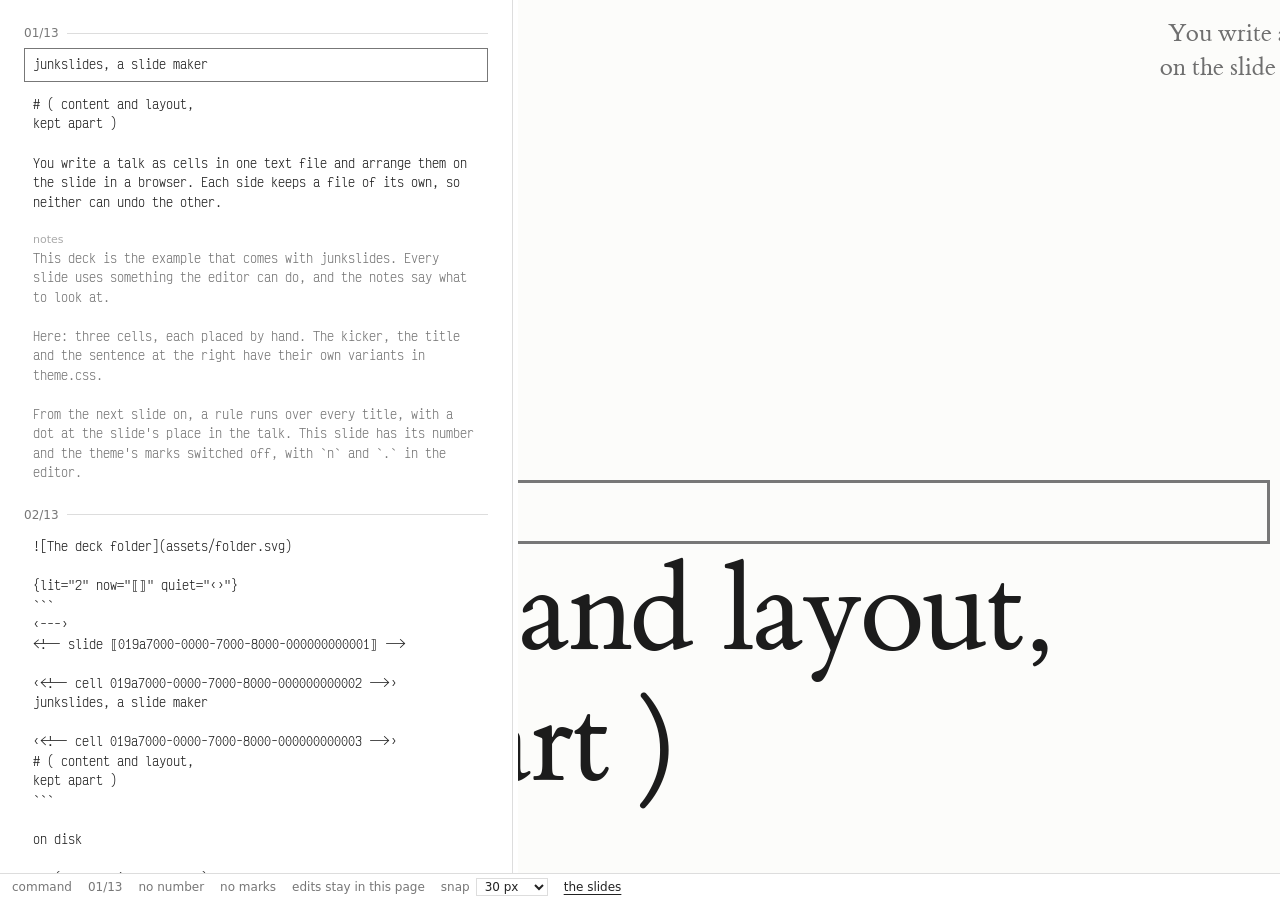
==== commit 666e8c7c: "docs/ made again: the editor, and the slides one folder down Implemented by Claude Fable 5.2  Co-Aut" ====
--- a/docs/index.html
+++ b/docs/index.html
@@ -1,712 +1,11 @@
 <!doctype html>
-<html><head><meta charset="utf-8"><meta content="width=device-width, initial-scale=1" name="viewport"><title>showcase</title><style>/* The slide's structure (04-layout.md, Theme contract). Zero specificity,
-   so that any rule in theme.css wins. Fonts are the theme's own (D25). */
-:where(.js-slide) {
-  position: relative;
-  box-sizing: border-box;
-  width: 1920px;
-  height: 1080px;
-  display: grid;
-  grid-template: repeat(18, 60px) / repeat(32, 60px);
-  background: #fff;
-  overflow: visible;
-}
-
-:where(.js-body) {
-  grid-area: 2 / 2 / 18 / 32;
-  display: flex;
-  flex-direction: column;
-  min-height: 0;
-}
-
-:where(.js-cell) {
-  min-width: 0;
-}
-
-/* The indentation of a continued line, kept from the source. */
-:where(.js-indent) {
-  white-space: pre;
-}
-
-/* Code tokens by weight, slant and shade. The shades are of the text's own
-   colour, so they read on a theme's background, light or dark. */
-:where(.js-tok-keyword, .js-tok-function) {
-  font-weight: 600;
-}
-
-:where(.js-tok-comment) {
-  color: color-mix(in srgb, currentColor 55%, transparent);
-  font-style: italic;
-}
-
-:where(.js-tok-string) {
-  color: color-mix(in srgb, currentColor 75%, transparent);
-}
-
-:where(.js-tok-number, .js-tok-constant) {
-  color: color-mix(in srgb, currentColor 85%, transparent);
-}
-
-:where(.js-tok-type, .js-tok-constructor, .js-tok-module) {
-  color: color-mix(in srgb, currentColor 70%, transparent);
-}
-
-:where(.js-tok-operator, .js-tok-punctuation) {
-  color: color-mix(in srgb, currentColor 50%, transparent);
-}
-
-/* A figure alone in its paragraph (D29): a block as wide as the cell. A
-   drawing scales to that width; the theme styles its marks by class. */
-:where(.js-figure) {
-  display: block;
-}
-
-:where(.js-figure > svg) {
-  display: block;
-  max-width: 100%;
-  height: auto;
-}
-
-/* An embedded page (D29): 16:9 in the flow, the cell's box when placed. */
-:where(.js-figure[data-figure="page"]) {
-  aspect-ratio: 16 / 9;
-}
-
-:where(.js-cell[data-placed] > .js-figure[data-figure="page"]) {
-  aspect-ratio: auto;
-  height: 100%;
-}
-
-:where(.js-figure > iframe) {
-  display: block;
-  width: 100%;
-  height: 100%;
-  border: 0;
-}
-
-/* Charts (D29): the frame in HTML, one SVG per panel. The legend row, the x
-   label and the y label have fixed sizes, the ones the renderer computes the
-   panels' boxes with (`frame_*` in chart.gleam); a theme that changes them
-   makes the panels scale a little. Marks are in shades of the text's own
-   colour. */
-:where(.js-cell[data-placed] > .js-figure[data-figure="chart"]) {
-  height: 100%;
-}
-
-:where(.js-chart) {
-  display: grid;
-  grid-template-rows: auto minmax(0, 1fr) auto;
-  row-gap: 12px;
-  height: 100%;
-  min-height: 0;
-}
-
-:where(.js-chart-top) {
-  height: 31px;
-  display: flex;
-  align-items: center;
-  justify-content: space-between;
-  gap: 40px;
-}
-
-:where(.js-chart-top:has(.js-chart-switch)) {
-  height: 39px;
-}
-
-:where(.js-chart-top:not(:has(.js-chart-switch)):has(.js-chart-legend:empty)) {
-  height: 0;
-}
-
-:where(.js-chart-legend) {
-  display: flex;
-  flex-wrap: wrap;
-  gap: 36px;
-  margin: 0;
-  font-size: 22px;
-}
-
-:where(.js-chart-legend .key) {
-  display: inline-flex;
-  align-items: center;
-  gap: 10px;
-}
-
-:where(.js-chart-legend svg) {
-  width: 56px;
-  height: 20px;
-}
-
-:where(.js-chart .swatch) {
-  display: inline-block;
-  width: 18px;
-  height: 18px;
-  background: color-mix(in srgb, currentColor 50%, transparent);
-}
-
-:where(.js-chart-switch) {
-  display: flex;
-  align-items: center;
-  gap: 6px;
-  font-size: 19px;
-}
-
-:where(.js-chart-switch-label) {
-  margin-right: 14px;
-  color: color-mix(in srgb, currentColor 55%, transparent);
-}
-
-:where(.js-chart-switch input) {
-  position: absolute;
-  opacity: 0;
-  pointer-events: none;
-}
-
-:where(.js-chart-switch label) {
-  padding: 5px 16px;
-  border-radius: 999px;
-  cursor: pointer;
-}
-
-:where(.js-chart-switch label:has(input:checked)) {
-  background: color-mix(in srgb, currentColor 12%, transparent);
-}
-
-:where(.js-chart-plots) {
-  display: grid;
-  min-height: 0;
-}
-
-:where(.js-chart-row) {
-  display: none;
-  grid-template-columns: auto minmax(0, 1fr);
-  column-gap: 14px;
-  min-height: 0;
-}
-
-:where(.js-chart:not(:has(.js-chart-switch)) .js-chart-row) {
-  display: grid;
-}
-
-:where(.js-chart:has(.js-chart-switch > label:nth-of-type(1) > input:checked) .js-chart-row:nth-child(1)) {
-  display: grid;
-}
-
-:where(.js-chart:has(.js-chart-switch > label:nth-of-type(2) > input:checked) .js-chart-row:nth-child(2)) {
-  display: grid;
-}
-
-:where(.js-chart:has(.js-chart-switch > label:nth-of-type(3) > input:checked) .js-chart-row:nth-child(3)) {
-  display: grid;
-}
-
-:where(.js-chart:has(.js-chart-switch > label:nth-of-type(4) > input:checked) .js-chart-row:nth-child(4)) {
-  display: grid;
-}
-
-:where(.js-chart:has(.js-chart-switch > label:nth-of-type(5) > input:checked) .js-chart-row:nth-child(5)) {
-  display: grid;
-}
-
-:where(.js-chart:has(.js-chart-switch > label:nth-of-type(6) > input:checked) .js-chart-row:nth-child(6)) {
-  display: grid;
-}
-
-:where(.js-chart:has(.js-chart-switch > label:nth-of-type(7) > input:checked) .js-chart-row:nth-child(7)) {
-  display: grid;
-}
-
-:where(.js-chart:has(.js-chart-switch > label:nth-of-type(8) > input:checked) .js-chart-row:nth-child(8)) {
-  display: grid;
-}
-
-:where(.js-chart-ylabel) {
-  width: 28px;
-  line-height: 28px;
-  font-size: 23px;
-  overflow: visible;
-  white-space: nowrap;
-  writing-mode: vertical-rl;
-  rotate: 180deg;
-  text-align: center;
-  align-self: center;
-  font-style: italic;
-}
-
-:where(.js-chart-ylabel:empty) {
-  width: 0;
-}
-
-:where(.js-chart-xlabel) {
-  height: 28px;
-  line-height: 28px;
-  font-size: 23px;
-  margin: 0;
-  text-align: center;
-  font-style: italic;
-}
-
-:where(.js-chart-panels) {
-  display: grid;
-  gap: 10px 34px;
-  min-height: 0;
-}
-
-:where(.js-chart-panel) {
-  display: grid;
-  grid-template-rows: auto minmax(0, 1fr);
-  min-height: 0;
-}
-
-:where(.js-chart-panel h4) {
-  margin: 0 0 2px;
-  font-size: 25px;
-  font-weight: normal;
-}
-
-:where(.js-chart-panel svg) {
-  width: 100%;
-  height: 100%;
-}
-
-:where(.js-chart svg text) {
-  font-size: 9.5px;
-  fill: color-mix(in srgb, currentColor 60%, transparent);
-}
-
-:where(.js-chart svg .tick) {
-  font-size: 9px;
-  fill: color-mix(in srgb, currentColor 40%, transparent);
-}
-
-:where(.js-chart .grid) {
-  stroke: color-mix(in srgb, currentColor 10%, transparent);
-  stroke-width: 0.8;
-}
-
-:where(.js-chart .baseline) {
-  stroke: color-mix(in srgb, currentColor 22%, transparent);
-  stroke-width: 0.8;
-}
-
-:where(.js-chart .wall) {
-  stroke: color-mix(in srgb, currentColor 22%, transparent);
-  stroke-width: 0.8;
-  stroke-dasharray: 3 3;
-}
-
-:where(.js-chart .line) {
-  fill: none;
-  stroke: currentColor;
-  stroke-width: 1.3;
-  stroke-linejoin: round;
-}
-
-:where(.js-chart .dotted) {
-  stroke-dasharray: 1.2 2.6;
-  stroke-linecap: round;
-}
-
-:where(.js-chart .dashed) {
-  stroke-dasharray: 4.5 2.5;
-}
-
-:where(.js-chart .gray) {
-  --js-shade: color-mix(in srgb, currentColor 40%, transparent);
-}
-
-:where(.js-chart .mid) {
-  --js-shade: color-mix(in srgb, currentColor 60%, transparent);
-}
-
-:where(.js-chart .dark) {
-  --js-shade: color-mix(in srgb, currentColor 80%, transparent);
-}
-
-:where(.js-chart .line[class]) {
-  stroke: var(--js-shade, currentColor);
-}
-
-:where(.js-chart .mark) {
-  fill: var(--js-shade, currentColor);
-  stroke: var(--js-background, #fff);
-  stroke-width: 0.8;
-}
-
-:where(.js-chart .mark.open) {
-  fill: var(--js-background, #fff);
-  stroke: var(--js-shade, currentColor);
-  stroke-width: 1;
-}
-
-:where(.js-chart .stem) {
-  stroke: color-mix(in srgb, currentColor 12%, transparent);
-  stroke-width: 1.6;
-}
-
-:where(.js-chart .dot) {
-  fill: color-mix(in srgb, currentColor 40%, transparent);
-}
-
-:where(.js-chart .dot.best) {
-  fill: currentColor;
-}
-
-:where(.js-chart .bar) {
-  fill: color-mix(in srgb, currentColor 50%, transparent);
-  stroke: var(--js-background, #fff);
-  stroke-width: 0.5;
-}
-
-:where(.js-chart .part-1) {
-  fill: color-mix(in srgb, currentColor 100%, transparent);
-  background: color-mix(in srgb, currentColor 100%, transparent);
-}
-
-:where(.js-chart .part-2) {
-  fill: color-mix(in srgb, currentColor 70%, transparent);
-  background: color-mix(in srgb, currentColor 70%, transparent);
-}
-
-:where(.js-chart .part-3) {
-  fill: color-mix(in srgb, currentColor 45%, transparent);
-  background: color-mix(in srgb, currentColor 45%, transparent);
-}
-
-:where(.js-chart .part-4) {
-  fill: color-mix(in srgb, currentColor 15%, transparent);
-  background: color-mix(in srgb, currentColor 15%, transparent);
-}
-
-:where(.js-chart .part-5) {
-  fill: color-mix(in srgb, currentColor 85%, transparent);
-  background: color-mix(in srgb, currentColor 85%, transparent);
-}
-
-:where(.js-chart .part-6) {
-  fill: color-mix(in srgb, currentColor 30%, transparent);
-  background: color-mix(in srgb, currentColor 30%, transparent);
-}
-
-:where(.js-chart[data-kind="bars"]) {
-  grid-template-columns: max-content max-content 1fr;
-  grid-template-rows: none;
-  column-gap: 36px;
-  row-gap: 14px;
-  align-items: center;
-  align-content: start;
-  height: auto;
-}
-
-:where(.js-chart[data-kind="bars"] .note) {
-  color: color-mix(in srgb, currentColor 60%, transparent);
-}
-
-:where(.js-chart[data-kind="bars"] .which) {
-  font-style: italic;
-}
-
-:where(.js-chart[data-kind="bars"] .bar) {
-  display: grid;
-  grid-template-columns: var(--w) auto;
-  align-items: center;
-  column-gap: 14px;
-}
-
-:where(.js-chart[data-kind="bars"] .bar i) {
-  display: block;
-  height: 16px;
-  background: color-mix(in srgb, currentColor 20%, transparent);
-}
-
-:where(.js-chart[data-kind="bars"] .bar.now i) {
-  background: currentColor;
-}
-
-:where(.js-chart[data-kind="bars"] .bar b) {
-  font-weight: normal;
-}
-
-:where(.js-chart[data-kind="bars"] .gap) {
-  grid-column: 1 / -1;
-  height: 10px;
-}
-
-:where(.js-chart-missing) {
-  display: grid;
-  place-content: center;
-  border: 0.05em dashed color-mix(in srgb, currentColor 30%, transparent);
-  color: color-mix(in srgb, currentColor 60%, transparent);
-}
-
-/* A lit line of code (D28): a faint band across the block, with a rule at its
-   left edge. */
-:where(.js-lit) {
-  display: inline-block;
-  min-width: 100%;
-  background: color-mix(in srgb, currentColor 7%, transparent);
-  box-shadow: -0.4em 0 0 color-mix(in srgb, currentColor 7%, transparent),
-    -0.55em 0 0 currentColor;
-}
-
-:where(.js-page) {
-  position: absolute;
-  right: 60px;
-  bottom: 36px;
-  font-size: 20px;
-  line-height: 1;
-  color: #999;
-  font-variant-numeric: tabular-nums;
-}
-
-:where(.js-cell) > :first-child {
-  margin-top: 0;
-}
-
-:where(.js-cell) > :last-child {
-  margin-bottom: 0;
-}
-
-:where(.js-cell img) {
-  max-width: 100%;
-}
-
-:where(.js-cell a) {
-  color: inherit;
-}
-
-:where(.js-cell[data-align="start"]) {
-  text-align: start;
-}
-
-:where(.js-cell[data-align="center"]) {
-  text-align: center;
-}
-
-:where(.js-cell[data-align="end"]) {
-  text-align: end;
-}
-
-/* Tables: a semibold header over one firm rule, faint hairlines between rows.
-   In `em` and shades of the text's own colour, so they follow variants and
-   read on a theme's background, light or dark. A table is as wide as its
-   content and its outer columns sit flush with the cell's text. */
-:where(.js-cell table) {
-  border-collapse: collapse;
-  max-width: 100%;
-  font-variant-numeric: tabular-nums lining-nums;
-}
-
-:where(.js-cell th, .js-cell td) {
-  padding: 0.4em 1.2em;
-  text-align: start;
-  vertical-align: baseline;
-}
-
-:where(.js-cell th:first-child, .js-cell td:first-child) {
-  padding-inline-start: 0;
-}
-
-:where(.js-cell th:last-child, .js-cell td:last-child) {
-  padding-inline-end: 0;
-}
-
-:where(.js-cell th) {
-  font-weight: 600;
-  border-bottom: 0.07em solid color-mix(in srgb, currentColor 80%, transparent);
-}
-
-:where(.js-cell tbody tr + tr td) {
-  border-top: 0.03em solid color-mix(in srgb, currentColor 15%, transparent);
-}
-
-:where(.js-cell th[data-align="center"], .js-cell td[data-align="center"]) {
-  text-align: center;
-}
-
-:where(.js-cell th[data-align="end"], .js-cell td[data-align="end"]) {
-  text-align: end;
-}
-
-/* A cell's own alignment places the table; its columns keep their own. */
-:where(.js-cell[data-align="center"] table) {
-  margin-inline: auto;
-}
-
-:where(.js-cell[data-align="end"] table) {
-  margin-inline-start: auto;
-}
-</style><style>html, body {
-  margin: 0;
-  padding: 0;
-}
-
-html {
-  background: #000;
-  scroll-snap-type: y mandatory;
-  scrollbar-width: none;
-}
-
-.js-frame {
-  position: relative;
-  height: 100vh;
-  overflow: hidden;
-  container-type: size scroll-state;
-  scroll-snap-align: start;
-  scroll-snap-stop: always;
-}
-
-/* The slide in view, for the theme's `@container style(--js-here: 1)`. */
-@container scroll-state(snapped: block) {
-  .js-slide {
-    --js-here: 1;
-  }
-}
-
-.js-frame > .js-slide {
-  position: absolute;
-  left: 50%;
-  top: 50%;
-  translate: -50% -50%;
-  scale: min(100cqw / 1920px, 100cqh / 1080px);
-  overflow: hidden;
-}
-
-@page {
-  size: 1920px 1080px;
-  margin: 0;
-}
-
-@media print {
-  html {
-    background: none;
-    scroll-snap-type: none;
-  }
-
-  .js-frame {
-    width: 1920px;
-    height: 1080px;
-    container-type: normal;
-    break-after: page;
-  }
-
-  .js-frame:last-child {
-    break-after: auto;
-  }
-
-  .js-frame > .js-slide {
-    position: relative;
-    left: 0;
-    top: 0;
-    translate: none;
-    scale: none;
-    print-color-adjust: exact;
-  }
-}
-</style><link href="settings.css" rel="stylesheet"><link href="theme.css" rel="stylesheet"></head><body><section class="js-frame" id="1"><div class="js-slide" style="--js-index:1;--js-total:13;"><div class="js-body"></div><div class="js-cell" data-placed data-variant="kicker" style="position:absolute;;left:124px;;top:590px;;width:1200px;;height:50px;"><p>junkslides, a slide maker</p></div><div class="js-cell" data-placed data-variant="cover" style="position:absolute;;left:120px;;top:650px;;width:1640px;;height:290px;"><h1>( content and layout,<br>kept apart )</h1></div><div class="js-cell" data-align="end" data-placed data-variant="lede" style="position:absolute;;left:1200px;;top:120px;;width:600px;;height:160px;"><p>You write a talk as cells in one text file and arrange them on the slide in a browser. Each side keeps a file of its own, so neither can undo the other.</p></div><div class="js-page"><span class="js-page-index">01</span><span class="js-page-total"><span class="js-page-slash">/</span>13</span></div></div></section><section class="js-frame" id="2"><div class="js-slide" style="--js-index:2;--js-total:13;"><div class="js-body"></div><div class="js-cell" data-placed style="position:absolute;;left:120px;;top:170px;;width:780px;;height:540px;"><div aria-label="The deck folder" class="js-figure" data-figure="drawing" role="img"><svg xmlns="http://www.w3.org/2000/svg" viewBox="0 0 780 540" class="folder">
-   <text class="root" x="0" y="34">talk/</text>
-   <path class="trunk" d="M 14 52 V 488" pathLength="1" style="--i: 0"/>
-
-   <path class="branch now" d="M 14 108 H 46" pathLength="1" style="--i: 1"/>
-   <text class="file now" style="--i: 1" x="62" y="117">deck.md</text>
-   <text class="what" style="--i: 1" x="330" y="117">slides and cells</text>
-
-   <path class="branch now" d="M 14 184 H 46" pathLength="1" style="--i: 2"/>
-   <text class="file now" style="--i: 2" x="62" y="193">layout.json</text>
-   <text class="what" style="--i: 2" x="330" y="193">placement and style, by ID</text>
-
-   <path class="branch" d="M 14 260 H 46" pathLength="1" style="--i: 3"/>
-   <text class="file" style="--i: 3" x="62" y="269">junkslides.toml</text>
-   <text class="what" style="--i: 3" x="330" y="269">fonts, colours, sizes</text>
-
-   <path class="branch" d="M 14 336 H 46" pathLength="1" style="--i: 4"/>
-   <text class="file" style="--i: 4" x="62" y="345">theme.css</text>
-   <text class="what" style="--i: 4" x="330" y="345">the look, in CSS</text>
-
-   <path class="branch" d="M 14 412 H 46" pathLength="1" style="--i: 5"/>
-   <text class="file" style="--i: 5" x="62" y="421">fonts/</text>
-   <text class="what" style="--i: 5" x="330" y="421">the files the settings name</text>
-
-   <path class="branch" d="M 14 488 H 46" pathLength="1" style="--i: 6"/>
-   <text class="file" style="--i: 6" x="62" y="497">assets/</text>
-   <text class="what" style="--i: 6" x="330" y="497">images, drawings, charts</text>
-</svg>
-</div></div><div class="js-cell" data-placed style="position:absolute;;left:1000px;;top:190px;;width:820px;;height:420px;"><pre><code><span class="quiet">---</span>
-<span class="js-lit">&lt;!-- slide <span class="now">019a7000-0000-7000-8000-000000000001</span> --&gt;</span>
-
-<span class="quiet">&lt;!-- cell 019a7000-0000-7000-8000-000000000002 --&gt;</span>
-junkslides, a slide maker
-
-<span class="quiet">&lt;!-- cell 019a7000-0000-7000-8000-000000000003 --&gt;</span>
-# ( content and layout,
-kept apart )
-</code></pre></div><div class="js-cell" data-placed data-variant="title" style="position:absolute;;left:120px;;top:900px;;width:1000px;;height:120px;"><p>on disk</p><h2>( a deck is a folder )</h2></div><div class="js-cell" data-align="end" data-placed data-variant="lede" style="position:absolute;;left:1180px;;top:900px;;width:620px;;height:120px;"><p>The first slide of this deck as it is written in deck.md. Every slide and cell carries an ID, which junkslides writes for you.</p></div><div class="js-page"><span class="js-page-index">02</span><span class="js-page-total"><span class="js-page-slash">/</span>13</span></div></div></section><section class="js-frame" id="3"><div class="js-slide" style="--js-index:3;--js-total:13;"><div class="js-body"></div><div class="js-cell" data-placed data-variant="label" style="position:absolute;;left:120px;;top:330px;;width:600px;;height:40px;"><p>deck.md</p></div><div class="js-cell" data-placed style="position:absolute;;left:120px;;top:380px;;width:820px;;height:140px;"><pre><code>&lt;!-- cell <span class="now">019a7000-0000-7000-8000-000000000003</span> --&gt;
-# ( content and layout,
-kept apart )
-</code></pre></div><div class="js-cell" data-placed data-variant="label" style="position:absolute;;left:1000px;;top:330px;;width:400px;;height:40px;"><p>layout.json</p></div><div class="js-cell" data-placed style="position:absolute;;left:1000px;;top:380px;;width:820px;;height:170px;"><pre><code data-language="json">&quot;<span class="now"><span class="js-tok-number">019</span>a7000<span class="js-tok-operator">-</span><span class="js-tok-number">0000</span><span class="js-tok-operator">-</span><span class="js-tok-number">7000</span><span class="js-tok-operator">-</span><span class="js-tok-number">8000</span><span class="js-tok-operator">-</span><span class="js-tok-number">000000000003</span></span>&quot;<span class="js-tok-operator">:</span> <span class="js-tok-punctuation">{</span>
-   &quot;place&quot;<span class="js-tok-operator">:</span> <span class="js-tok-punctuation">{</span>&quot;x&quot;<span class="js-tok-operator">:</span> <span class="js-tok-number">120</span><span class="js-tok-punctuation">,</span> &quot;y&quot;<span class="js-tok-operator">:</span> <span class="js-tok-number">650</span><span class="js-tok-punctuation">,</span> &quot;w&quot;<span class="js-tok-operator">:</span> <span class="js-tok-number">1640</span><span class="js-tok-punctuation">,</span> &quot;h&quot;<span class="js-tok-operator">:</span> <span class="js-tok-number">290</span><span class="js-tok-punctuation">}</span><span class="js-tok-punctuation">,</span>
-   &quot;variant&quot;<span class="js-tok-operator">:</span> &quot;cover&quot;
-<span class="js-tok-punctuation">}</span>
-</code></pre></div><div class="js-cell" data-placed data-variant="title" style="position:absolute;;left:120px;;top:900px;;width:1000px;;height:120px;"><p>the key</p><h2>( layout is remembered by ID )</h2></div><div class="js-cell" data-align="end" data-placed data-variant="lede" style="position:absolute;;left:1180px;;top:900px;;width:620px;;height:120px;"><p>Where a cell sits and how it looks is stored apart from its text, under the same ID.</p></div><div class="js-page"><span class="js-page-index">03</span><span class="js-page-total"><span class="js-page-slash">/</span>13</span></div></div></section><section class="js-frame" id="4"><div class="js-slide" style="--js-index:4;--js-total:13;"><div class="js-body"></div><div class="js-cell" data-placed style="position:absolute;;left:260px;;top:150px;;width:1400px;;height:560px;"><div aria-label="Cells before and after an outside edit" class="js-figure" data-figure="drawing" role="img"><svg xmlns="http://www.w3.org/2000/svg" viewBox="0 0 1400 560" class="rebase">
-   <text class="side" x="0" y="44">deck.md, before</text>
-   <text class="side" x="930" y="44">after an outside edit</text>
-
-   <text class="id" x="0" y="137">…0d</text>
-   <text class="cell" x="80" y="137">### In Gleam</text>
-   <text class="id" x="0" y="227">…0e</text>
-   <text class="cell" x="80" y="227">```gleam</text>
-   <text class="id now" x="0" y="317">…0f</text>
-   <text class="cell now" x="80" y="317">&gt; A lens focuses on …</text>
-   <text class="id" x="0" y="407">…10</text>
-   <text class="cell" x="80" y="407">![diagram](lens.svg)</text>
-
-   <path class="edge" d="M 500 130 C 700 130, 700 130, 900 130"/>
-   <path class="edge" d="M 500 220 C 700 220, 700 310, 900 310"/>
-   <path class="edge now" d="M 500 310 C 700 310, 700 220, 900 220"/>
-   <path class="edge gone" d="M 500 400 C 620 400, 660 470, 700 470"/>
-   <circle class="ring" cx="708" cy="470" r="8"/>
-   <text class="note" x="708" y="520" text-anchor="middle">its layout kept as an orphan</text>
-   <path class="edge" d="M 860 400 H 900"/>
-   <circle class="fresh" cx="852" cy="400" r="8"/>
-   <text class="note" x="830" y="407" text-anchor="end">a fresh ID</text>
-
-   <circle class="end" cx="500" cy="130" r="5"/>
-   <circle class="end" cx="500" cy="220" r="5"/>
-   <circle class="end now" cx="500" cy="310" r="5"/>
-   <circle class="end" cx="500" cy="400" r="5"/>
-   <circle class="end" cx="900" cy="130" r="5"/>
-   <circle class="end now" cx="900" cy="220" r="5"/>
-   <circle class="end" cx="900" cy="310" r="5"/>
-   <circle class="end" cx="900" cy="400" r="5"/>
-
-   <text class="id" x="930" y="137">…0d</text>
-   <text class="cell" x="1010" y="137">### In Gleam</text>
-   <text class="id now" x="930" y="227">…0f</text>
-   <text class="cell now" x="1010" y="227">&gt; A lens focuses on …</text>
-   <text class="id" x="930" y="317">…0e</text>
-   <text class="cell" x="1010" y="317">```gleam</text>
-   <text class="id" x="930" y="407">…44</text>
-   <text class="cell" x="1010" y="407">Lenses compose.</text>
-</svg>
-</div></div><div class="js-cell" data-placed data-variant="title" style="position:absolute;;left:120px;;top:900px;;width:1000px;;height:120px;"><p>other editors</p><h2>( outside edits keep the layout )</h2></div><div class="js-cell" data-align="end" data-placed data-variant="lede" style="position:absolute;;left:1180px;;top:900px;;width:620px;;height:120px;"><p>Edit deck.md anywhere while junkslides runs. Each cell keeps its ID, and its layout goes with it.</p></div><div class="js-page"><span class="js-page-index">04</span><span class="js-page-total"><span class="js-page-slash">/</span>13</span></div></div></section><section class="js-frame" id="5"><div class="js-slide" style="--js-index:5;--js-total:13;"><div class="js-body"></div><div class="js-cell" data-placed data-variant="laws" style="position:absolute;;left:120px;;top:90px;;width:1680px;;height:660px;"><table><thead><tr><th data-align="end" scope="col"></th><th scope="col">Law</th><th scope="col">Says</th></tr></thead><tbody><tr><td data-align="end">1</td><td>Honest effects</td><td>an op reports every ID it adds, retires or revives</td></tr><tr><td data-align="end">2</td><td>Unique IDs</td><td>no two cells or slides share an ID</td></tr><tr><td data-align="end">3</td><td>Invariants</td><td>every deck an op can reach is well formed</td></tr><tr><td data-align="end">4</td><td>Round trip</td><td>printing then parsing gives the same deck</td></tr><tr><td data-align="end">5</td><td>Undo</td><td>undo and redo restore deck and layout exactly</td></tr><tr><td data-align="end">6</td><td>Layout coherence</td><td>records belong to live IDs, the rest are orphans</td></tr><tr><td data-align="end">7</td><td>Valid placement</td><td>every stored box keeps a part of itself on the slide</td></tr><tr><td data-align="end">8</td><td>Pure errors</td><td>an op that fails changes nothing</td></tr><tr><td data-align="end">9</td><td>Normalisation</td><td>an edit never smuggles in a break or a marker</td></tr><tr><td data-align="end">10</td><td>Paste</td><td>cut then paste brings back the ID and its layout</td></tr></tbody></table></div><div class="js-cell" data-placed data-variant="title" style="position:absolute;;left:120px;;top:900px;;width:1000px;;height:120px;"><p>the core</p><h2>( ten laws, checked as properties )</h2></div><div class="js-cell" data-align="end" data-placed data-variant="lede" style="position:absolute;;left:1180px;;top:900px;;width:620px;;height:120px;"><p>Each law runs on random decks and random sequences of edits, on Erlang and on JavaScript.</p></div><div class="js-page"><span class="js-page-index">05</span><span class="js-page-total"><span class="js-page-slash">/</span>13</span></div></div></section><section class="js-frame" id="6"><div class="js-slide" style="--js-index:6;--js-total:13;"><div class="js-body"></div><div class="js-cell" data-placed style="position:absolute;;left:120px;;top:220px;;width:1500px;;height:480px;"><div aria-label="Script time while typing" class="js-figure" data-figure="chart" role="img"><div class="js-chart" data-kind="bars"><span class="group">60 slides</span><span class="which">before</span><span class="bar" style="--w:64%;"><i></i><b>401</b></span><span class="group note"></span><span class="which">after</span><span class="bar now" style="--w:18%;"><i></i><b>113</b></span><span class="gap"></span><span class="group">150 slides</span><span class="which">before</span><span class="bar" style="--w:100%;"><i></i><b>622</b></span><span class="group note"></span><span class="which">after</span><span class="bar now" style="--w:34%;"><i></i><b>212</b></span></div></div></div><div class="js-cell" data-placed data-variant="title" style="position:absolute;;left:120px;;top:900px;;width:1000px;;height:120px;"><p>a profile</p><h2>( typing stays quick )</h2></div><div class="js-cell" data-align="end" data-placed data-variant="lede" style="position:absolute;;left:1180px;;top:900px;;width:620px;;height:120px;"><p>Milliseconds of script for ten typed characters, before and after the probes were kept per slide.</p></div><div class="js-page"><span class="js-page-index">06</span><span class="js-page-total"><span class="js-page-slash">/</span>13</span></div></div></section><section class="js-frame" id="7"><div class="js-slide" style="--js-index:7;--js-total:13;"><div class="js-body"></div><div class="js-cell" data-placed style="position:absolute;;left:120px;;top:80px;;width:1680px;;height:760px;"><div aria-label="Tests by day" class="js-figure" data-figure="chart" role="img"><div class="js-chart" data-kind="lines"><div class="js-chart-top"><p class="js-chart-legend"><span class="key"><svg xmlns="http://www.w3.org/2000/svg" viewBox="0 0 40 14"><path class="line black solid" d="M1,7 H39"></path><circle class="mark black" cx="20" cy="7" r="2.4"></circle></svg><span>core</span></span><span class="key"><svg xmlns="http://www.w3.org/2000/svg" viewBox="0 0 40 14"><path class="line dark solid" d="M1,7 H39"></path><path class="mark dark" d="M17.6,4.6 h4.8 v4.8 h-4.8 z"></path></svg><span>server</span></span><span class="key"><svg xmlns="http://www.w3.org/2000/svg" viewBox="0 0 40 14"><path class="line mid dashed" d="M1,7 H39"></path><path class="mark mid" d="M20,3.88 L23.12,7 L20,10.12 L16.88,7 z"></path></svg><span>client</span></span><span class="key"><svg xmlns="http://www.w3.org/2000/svg" viewBox="0 0 40 14"><path class="line gray dotted" d="M1,7 H39"></path><path class="mark gray" d="M20,3.76 L23,9.16 L17,9.16 z"></path></svg><span>render</span></span><span class="key"><svg xmlns="http://www.w3.org/2000/svg" viewBox="0 0 40 14"><path class="line black solid" d="M1,7 H39"></path><path class="mark black" d="M20,3.88 L23.12,7 L20,10.12 L16.88,7 z"></path></svg><span>browser checks</span></span></p><div class="js-chart-switch" role="radiogroup"><span class="js-chart-switch-label">show</span><label><input checked name="js-chart-019a7000-0000-7000-8000-000000000024-assets/tests.json" type="radio"><span>unit and property</span></label><label><input name="js-chart-019a7000-0000-7000-8000-000000000024-assets/tests.json" type="radio"><span>in the browser</span></label></div></div><div class="js-chart-plots"><div class="js-chart-row"><span class="js-chart-ylabel">unit and property</span><div class="js-chart-panels" style="grid-template-columns:repeat(1, minmax(0, 1fr));"><div class="js-chart-panel"><h4></h4><svg xmlns="http://www.w3.org/2000/svg" viewBox="0 0 819 320"><path class="grid" d="M30,261.67 H811"></path><path class="grid" d="M30,163.79 H811"></path><path class="grid" d="M30,65.9 H811"></path><path class="baseline" d="M30,302 H811"></path><text class="tick" text-anchor="end" x="26" y="264.67">20</text><text class="tick" text-anchor="end" x="26" y="166.79">40</text><text class="tick" text-anchor="end" x="26" y="68.9">60</text><text class="tick" text-anchor="middle" x="30" y="313">0</text><text class="tick" text-anchor="middle" x="342.9" y="313">5</text><text class="tick" text-anchor="middle" x="655.8" y="313">10</text><path class="line black solid" d="M30,129.53 L217.74,114.85 L342.9,75.69 L405.48,75.69 L468.06,56.12 L780.96,51.22"></path><circle class="mark black" cx="30" cy="129.53" r="2.4"></circle><circle class="mark black" cx="217.74" cy="114.85" r="2.4"></circle><circle class="mark black" cx="342.9" cy="75.69" r="2.4"></circle><circle class="mark black" cx="405.48" cy="75.69" r="2.4"></circle><circle class="mark black" cx="468.06" cy="56.12" r="2.4"></circle><circle class="mark black" cx="780.96" cy="51.22" r="2.4"></circle><path class="line dark solid" d="M30,232.31 L217.74,207.84 L342.9,158.89 L405.48,80.59 L468.06,21.86 L780.96,16.96"></path><path class="mark dark" d="M27.6,229.91 h4.8 v4.8 h-4.8 z"></path><path class="mark dark" d="M215.34,205.44 h4.8 v4.8 h-4.8 z"></path><path class="mark dark" d="M340.5,156.49 h4.8 v4.8 h-4.8 z"></path><path class="mark dark" d="M403.08,78.19 h4.8 v4.8 h-4.8 z"></path><path class="mark dark" d="M465.66,19.46 h4.8 v4.8 h-4.8 z"></path><path class="mark dark" d="M778.56,14.56 h4.8 v4.8 h-4.8 z"></path><path class="line mid dashed" d="M30,232.31 L217.74,212.73 L342.9,217.62 L405.48,198.05 L468.06,198.05 L780.96,198.05"></path><path class="mark mid" d="M30,229.19 L33.12,232.31 L30,235.43 L26.88,232.31 z"></path><path class="mark mid" d="M217.74,209.61 L220.86,212.73 L217.74,215.85 L214.62,212.73 z"></path><path class="mark mid" d="M342.9,214.5 L346.02,217.62 L342.9,220.74 L339.78,217.62 z"></path><path class="mark mid" d="M405.48,194.93 L408.6,198.05 L405.48,201.17 L402.36,198.05 z"></path><path class="mark mid" d="M468.06,194.93 L471.18,198.05 L468.06,201.17 L464.94,198.05 z"></path><path class="mark mid" d="M780.96,194.93 L784.08,198.05 L780.96,201.17 L777.84,198.05 z"></path><path class="line gray dotted" d="M342.9,291.04 L405.48,286.14 L468.06,232.31 L780.96,232.31"></path><path class="mark gray" d="M342.9,287.8 L345.9,293.2 L339.9,293.2 z"></path><path class="mark gray" d="M405.48,282.9 L408.48,288.3 L402.48,288.3 z"></path><path class="mark gray" d="M468.06,229.07 L471.06,234.47 L465.06,234.47 z"></path><path class="mark gray" d="M780.96,229.07 L783.96,234.47 L777.96,234.47 z"></path></svg></div></div></div><div class="js-chart-row"><span class="js-chart-ylabel">in the browser</span><div class="js-chart-panels" style="grid-template-columns:repeat(1, minmax(0, 1fr));"><div class="js-chart-panel"><h4></h4><svg xmlns="http://www.w3.org/2000/svg" viewBox="0 0 819 320"><path class="grid" d="M30,301.58 H811"></path><path class="grid" d="M30,196.17 H811"></path><path class="grid" d="M30,90.75 H811"></path><path class="baseline" d="M30,302 H811"></path><text class="tick" text-anchor="end" x="26" y="304.58">20</text><text class="tick" text-anchor="end" x="26" y="199.17">30</text><text class="tick" text-anchor="end" x="26" y="93.75">40</text><text class="tick" text-anchor="middle" x="30" y="313">0</text><text class="tick" text-anchor="middle" x="342.9" y="313">5</text><text class="tick" text-anchor="middle" x="655.8" y="313">10</text><path class="line black solid" d="M30,291.04 L217.74,238.33 L342.9,111.83 L405.48,48.59 L468.06,16.96 L780.96,16.96"></path><path class="mark black" d="M30,287.92 L33.12,291.04 L30,294.16 L26.88,291.04 z"></path><path class="mark black" d="M217.74,235.21 L220.86,238.33 L217.74,241.45 L214.62,238.33 z"></path><path class="mark black" d="M342.9,108.71 L346.02,111.83 L342.9,114.95 L339.78,111.83 z"></path><path class="mark black" d="M405.48,45.47 L408.6,48.59 L405.48,51.71 L402.36,48.59 z"></path><path class="mark black" d="M468.06,13.84 L471.18,16.96 L468.06,20.08 L464.94,16.96 z"></path><path class="mark black" d="M780.96,13.84 L784.08,16.96 L780.96,20.08 L777.84,16.96 z"></path></svg></div></div></div></div><p class="js-chart-xlabel">days from 27 October</p></div></div></div><div class="js-cell" data-placed data-variant="title" style="position:absolute;;left:120px;;top:900px;;width:1000px;;height:120px;"><p>the first two weeks</p><h2>( tested as it grew )</h2></div><div class="js-cell" data-align="end" data-placed data-variant="lede" style="position:absolute;;left:1180px;;top:900px;;width:620px;;height:120px;"><p>Tests per package, counted at the end of each working day. The switch above the chart shows the browser checks.</p></div><div class="js-page"><span class="js-page-index">07</span><span class="js-page-total"><span class="js-page-slash">/</span>13</span></div></div></section><section class="js-frame" id="8"><div class="js-slide" style="--js-index:8;--js-total:13;"><div class="js-body"></div><div class="js-cell" data-placed style="position:absolute;;left:120px;;top:250px;;width:1060px;;height:440px;"><pre><code data-language="gleam"><span class="js-lit"><span class="js-tok-keyword">pub</span> <span class="js-tok-keyword">fn</span> apply<span class="js-tok-punctuation">(</span>deck<span class="js-tok-operator">:</span> <span class="js-tok-type">Deck</span><span class="js-tok-punctuation">,</span> op<span class="js-tok-operator">:</span> <span class="js-tok-type">Op</span><span class="js-tok-punctuation">,</span> <span class="now">supply<span class="js-tok-operator">:</span> <span class="js-tok-type">IdSupply</span></span><span class="js-tok-punctuation">)</span> <span class="js-tok-operator">-&gt;</span> <span class="js-tok-type">Applied</span></span>
-
-<span class="js-tok-comment">/// Only changes of identity.</span>
-<span class="js-tok-keyword">pub</span> <span class="js-tok-keyword">type</span> <span class="js-tok-type">Effect</span> <span class="js-tok-punctuation">{</span>
-   <span class="js-tok-type">Fresh</span><span class="js-tok-punctuation">(</span>cell<span class="js-tok-operator">:</span> <span class="js-tok-type">Id</span><span class="js-tok-punctuation">(</span><span class="js-tok-type">CellTag</span><span class="js-tok-punctuation">)</span><span class="js-tok-punctuation">,</span> inherit_style<span class="js-tok-operator">:</span> <span class="js-tok-type">Option</span><span class="js-tok-punctuation">(</span><span class="js-tok-type">Id</span><span class="js-tok-punctuation">(</span><span class="js-tok-type">CellTag</span><span class="js-tok-punctuation">)</span><span class="js-tok-punctuation">)</span><span class="js-tok-punctuation">)</span>
-   <span class="js-tok-type">Retired</span><span class="js-tok-punctuation">(</span>cell<span class="js-tok-operator">:</span> <span class="js-tok-type">Id</span><span class="js-tok-punctuation">(</span><span class="js-tok-type">CellTag</span><span class="js-tok-punctuation">)</span><span class="js-tok-punctuation">)</span>
-   <span class="js-tok-type">Revived</span><span class="js-tok-punctuation">(</span>cell<span class="js-tok-operator">:</span> <span class="js-tok-type">Id</span><span class="js-tok-punctuation">(</span><span class="js-tok-type">CellTag</span><span class="js-tok-punctuation">)</span><span class="js-tok-punctuation">)</span>
-   <span class="js-tok-type">SlideFresh</span><span class="js-tok-punctuation">(</span>slide<span class="js-tok-operator">:</span> <span class="js-tok-type">Id</span><span class="js-tok-punctuation">(</span><span class="js-tok-type">SlideTag</span><span class="js-tok-punctuation">)</span><span class="js-tok-punctuation">)</span>
-   <span class="js-tok-type">SlideRetired</span><span class="js-tok-punctuation">(</span>slide<span class="js-tok-operator">:</span> <span class="js-tok-type">Id</span><span class="js-tok-punctuation">(</span><span class="js-tok-type">SlideTag</span><span class="js-tok-punctuation">)</span><span class="js-tok-punctuation">)</span>
-<span class="js-tok-punctuation">}</span>
-</code></pre></div><div class="js-cell" data-placed data-variant="aside" style="position:absolute;;left:1260px;;top:260px;;width:540px;;height:260px;"><p>No clock, no randomness, no files. New IDs come from a supply passed in, so an edit can be replayed after an outside change and give the same IDs.</p></div><div class="js-cell" data-placed data-variant="title" style="position:absolute;;left:120px;;top:900px;;width:1000px;;height:120px;"><p>gleam</p><h2>( the core is pure )</h2></div><div class="js-page"><span class="js-page-index">08</span><span class="js-page-total"><span class="js-page-slash">/</span>13</span></div></div></section><section class="js-frame" id="9"><div class="js-slide" style="--js-index:9;--js-total:13;"><div class="js-body"></div><div class="js-cell" data-placed data-variant="statement" style="position:absolute;;left:120px;;top:300px;;width:1680px;;height:320px;"><p>Content edits never lose <span class="now">layout</span>.<br>Layout edits never touch <span class="now">content</span>.<br><span class="js-indent">    </span><span class="quiet">And both are undone with u.</span></p></div><div class="js-cell" data-placed data-variant="title" style="position:absolute;;left:120px;;top:900px;;width:1000px;;height:120px;"><p>marks</p><h2>( words marked for the theme )</h2></div><div class="js-cell" data-align="end" data-placed data-variant="lede" style="position:absolute;;left:1180px;;top:900px;;width:620px;;height:120px;"><p>A span with a class says what a word is. The theme lists the classes it knows and decides how they look.</p></div><div class="js-page"><span class="js-page-index">09</span><span class="js-page-total"><span class="js-page-slash">/</span>13</span></div></div></section><section class="js-frame" id="10"><div class="js-slide" style="--js-index:10;--js-total:13;"><div class="js-body"></div><div class="js-cell" data-placed style="position:absolute;;left:120px;;top:310px;;width:1060px;;height:380px;"><pre><code data-language="css"><span class="js-tok-operator">.</span>js<span class="js-tok-operator">-</span>slide <span class="js-tok-punctuation">{</span>
-<span class="js-lit">   <span class="js-tok-operator">--</span>at<span class="js-tok-operator">:</span> calc<span class="js-tok-punctuation">(</span><span class="js-tok-punctuation">(</span>var<span class="js-tok-punctuation">(</span><span class="now"><span class="js-tok-operator">--</span>js<span class="js-tok-operator">-</span>index</span><span class="js-tok-punctuation">)</span> <span class="js-tok-operator">-</span> <span class="js-tok-number">1</span><span class="js-tok-punctuation">)</span> <span class="js-tok-operator">/</span> <span class="js-tok-punctuation">(</span>var<span class="js-tok-punctuation">(</span><span class="now"><span class="js-tok-operator">--</span>js<span class="js-tok-operator">-</span>total</span><span class="js-tok-punctuation">)</span> <span class="js-tok-operator">-</span> <span class="js-tok-number">1</span><span class="js-tok-punctuation">)</span><span class="js-tok-punctuation">)</span>;</span>
-<span class="js-tok-punctuation">}</span>
-<span class="js-tok-operator">.</span>js<span class="js-tok-operator">-</span>cell<span class="js-tok-punctuation">[</span>data<span class="js-tok-operator">-</span>variant<span class="js-tok-operator">=</span>&quot;title&quot;<span class="js-tok-punctuation">]</span><span class="js-tok-operator">::</span>after <span class="js-tok-punctuation">{</span>
-<span class="js-lit">   left<span class="js-tok-operator">:</span> calc<span class="js-tok-punctuation">(</span>var<span class="js-tok-punctuation">(</span><span class="js-tok-operator">--</span>at<span class="js-tok-punctuation">)</span> <span class="js-tok-operator">*</span> <span class="js-tok-number">1680</span>px<span class="js-tok-punctuation">)</span>;</span>
-<span class="js-tok-punctuation">}</span>
-<span class="js-tok-operator">@</span>container style<span class="js-tok-punctuation">(</span><span class="now"><span class="js-tok-operator">--</span>js<span class="js-tok-operator">-</span>here</span><span class="js-tok-operator">:</span> <span class="js-tok-number">1</span><span class="js-tok-punctuation">)</span> <span class="js-tok-punctuation">{</span>
-   <span class="js-tok-operator">.</span>folder <span class="js-tok-operator">.</span>branch <span class="js-tok-punctuation">{</span> animation<span class="js-tok-operator">:</span> grow <span class="js-tok-number">10</span>s infinite; <span class="js-tok-punctuation">}</span>
-<span class="js-tok-punctuation">}</span>
-</code></pre></div><div class="js-cell" data-placed data-variant="aside" style="position:absolute;;left:1260px;;top:345px;;width:540px;;height:300px;"><p>Watch the dot over this title: it moves one step on every slide. On the slide with the folder, the tree grows each time you come to it, and stands still in the PDF.</p></div><div class="js-cell" data-placed data-variant="title" style="position:absolute;;left:120px;;top:900px;;width:1000px;;height:120px;"><p>theme variables</p><h2>( the theme knows where it is )</h2></div><div class="js-cell" data-align="end" data-placed data-variant="lede" style="position:absolute;;left:1180px;;top:900px;;width:620px;;height:120px;"><p>Every slide carries its number and the count, and the slide on screen says so. The rule and the growing tree are CSS alone.</p></div><div class="js-page"><span class="js-page-index">10</span><span class="js-page-total"><span class="js-page-slash">/</span>13</span></div></div></section><section class="js-frame" id="11"><div class="js-slide" style="--js-index:11;--js-total:13;"><div class="js-body"></div><div class="js-cell" data-placed style="position:absolute;;left:120px;;top:80px;;width:1680px;;height:724px;"><div class="js-figure" data-figure="page"><iframe sandbox="allow-scripts" src="assets/settle.html" title="Cells settling into place"></iframe></div></div><div class="js-cell" data-placed data-variant="title" style="position:absolute;;left:120px;;top:900px;;width:1000px;;height:120px;"><p>canvas</p><h2>( from the flow into place )</h2></div><div class="js-cell" data-align="end" data-placed data-variant="lede" style="position:absolute;;left:1180px;;top:900px;;width:620px;;height:120px;"><p>Cells that are not placed flow down the body area. Drag one and it keeps its box; press <code>f</code> and it flows again.</p></div><div class="js-page"><span class="js-page-index">11</span><span class="js-page-total"><span class="js-page-slash">/</span>13</span></div></div></section><section class="js-frame" id="12"><div class="js-slide" style="--js-index:12;--js-total:13;"><div class="js-body"></div><div class="js-cell" data-placed data-variant="keys" style="position:absolute;;left:120px;;top:240px;;width:520px;;height:420px;"><h3>command</h3><ul><li><code>j</code> <code>k</code> move between cells</li><li><code>o</code> adds a cell, <code>b</code> a slide</li><li><code>Enter</code> edits, <code>t</code> makes notes</li><li><code>d</code> <code>y</code> <code>p</code> cut, copy, paste</li><li><code>u</code> <code>U</code> undo and redo</li></ul></div><div class="js-cell" data-placed data-variant="keys" style="position:absolute;;left:720px;;top:240px;;width:480px;;height:300px;"><h3>edit</h3><ul><li>type, then <code>Esc</code></li><li>a line of <code>---</code> starts a slide</li><li><code>Alt-Enter</code> splits the cell</li></ul></div><div class="js-cell" data-placed data-variant="keys" style="position:absolute;;left:1280px;;top:240px;;width:540px;;height:420px;"><h3>canvas</h3><ul><li>drag to place, corner to resize</li><li>arrows nudge, with <code>Shift</code> resize</li><li><code>v</code> variant, <code>a</code> alignment</li><li><code>f</code> back into the flow</li><li><code>g</code> <code>G</code> finer or coarser snap</li></ul></div><div class="js-cell" data-placed data-variant="title" style="position:absolute;;left:120px;;top:900px;;width:1000px;;height:120px;"><p>the editor</p><h2>( three modes )</h2></div><div class="js-cell" data-align="end" data-placed data-variant="lede" style="position:absolute;;left:1180px;;top:900px;;width:620px;;height:120px;"><p><code>Tab</code> moves between the cells pane and the slide.</p></div><div class="js-page"><span class="js-page-index">12</span><span class="js-page-total"><span class="js-page-slash">/</span>13</span></div></div></section><section class="js-frame" id="13"><div class="js-slide" style="--js-index:13;--js-total:13;"><div class="js-body"></div><div class="js-cell" data-placed data-variant="commands" style="position:absolute;;left:120px;;top:260px;;width:1500px;;height:200px;"><pre><code data-language="sh"><span class="js-tok-keyword">gleam</span> <span class="js-tok-keyword">run</span> init <span class="js-tok-operator">~/</span>talks<span class="js-tok-operator">/</span>lenses     <span class="js-tok-comment"># a new deck</span>
-<span class="js-tok-keyword">gleam</span> <span class="js-tok-keyword">run</span> serve <span class="js-tok-operator">~/</span>talks<span class="js-tok-operator">/</span>lenses    <span class="js-tok-comment"># the editor, on port 4870</span>
-<span class="js-tok-keyword">gleam</span> <span class="js-tok-keyword">run</span> export <span class="js-tok-operator">~/</span>talks<span class="js-tok-operator">/</span>lenses <span class="js-tok-operator">--</span>pdf
-</code></pre></div><div class="js-cell" data-placed data-variant="aside" style="position:absolute;;left:120px;;top:520px;;width:1100px;;height:140px;"><p>The export is a folder with one page, your theme and your assets. Arrow keys step through it, and printing gives one slide per page.</p></div><div class="js-cell" data-placed data-variant="title" style="position:absolute;;left:120px;;top:900px;;width:1000px;;height:120px;"><p>to try it</p><h2>( one folder, one page, one PDF )</h2></div><div class="js-page"><span class="js-page-index">13</span><span class="js-page-total"><span class="js-page-slash">/</span>13</span></div></div></section></body></html>+<meta charset="utf-8">
+<meta name="viewport" content="width=device-width, initial-scale=1">
+<meta http-equiv="content-security-policy" content="script-src 'self'; object-src 'none'; base-uri 'none'">
+<title>junkslides</title>
+<link rel="stylesheet" href="editor/junkslides.css">
+<div id="app"></div>
+<script type="module" src="editor/junkslides_demo.js"></script>
+<noscript>
+<p>This page is the junkslides editor, which needs scripts. The same talk as plain slides, without any, is at <a href="slides/">slides/</a>.</p>
+</noscript>
--- a/docs/editor/junkslides.css
+++ b/docs/editor/junkslides.css
@@ -0,0 +1,385 @@
+/* The editor (05-editor.md, Visual style): grayscale, one sans and one
+   mono typeface, hairline rules, no shadows. Classes start with `jse-` so
+   they never meet the theme's `js-` classes. */
+
+/* Victor Mono for the source text, from /.js/fonts beside this file. The
+   slides take their fonts from the theme. */
+@font-face {
+  font-family: "Victor Mono";
+  src: url("fonts/victor-mono-regular.woff2") format("woff2");
+  font-weight: normal;
+  font-style: normal;
+  font-display: swap;
+}
+
+@font-face {
+  font-family: "Victor Mono";
+  src: url("fonts/victor-mono-italic.woff2") format("woff2");
+  font-weight: normal;
+  font-style: italic;
+  font-display: swap;
+}
+
+@font-face {
+  font-family: "Victor Mono";
+  src: url("fonts/victor-mono-bold.woff2") format("woff2");
+  font-weight: bold;
+  font-style: normal;
+  font-display: swap;
+}
+
+:root {
+  --jse-ink: #222;
+  --jse-quiet: #777;
+  --jse-faint: #aaa;
+  --jse-rule: #ddd;
+  --jse-paper: #fff;
+  --jse-ground: #f4f4f4;
+  --jse-sans: system-ui, sans-serif;
+  --jse-mono: "Victor Mono", ui-monospace, "SF Mono", Menlo, monospace;
+}
+
+html,
+body {
+  margin: 0;
+  height: 100%;
+}
+
+#app {
+  height: 100%;
+}
+
+.jse-editor {
+  display: flex;
+  flex-direction: column;
+  height: 100%;
+  font: 14px/1.5 var(--jse-sans);
+  color: var(--jse-ink);
+  background: var(--jse-paper);
+  outline: none;
+}
+
+.jse-panes {
+  flex: 1;
+  display: flex;
+  min-height: 0;
+}
+
+/* Cells pane */
+
+.jse-cells-pane {
+  flex: 0 0 40%;
+  overflow-y: auto;
+  min-width: 0;
+}
+
+.jse-cells-pane.jse-alone {
+  flex: 1 1 auto;
+}
+
+.jse-cells {
+  padding: 8px 24px 50vh;
+}
+
+.jse-slide {
+  margin-top: 16px;
+}
+
+.jse-rule {
+  display: flex;
+  align-items: center;
+  gap: 8px;
+  font-size: 12px;
+  color: var(--jse-quiet);
+  font-variant-numeric: tabular-nums;
+}
+
+.jse-rule::after {
+  content: "";
+  flex: 1;
+  border-top: 1px solid var(--jse-rule);
+}
+
+.jse-cell {
+  position: relative;
+  margin: 6px 0;
+  padding: 6px 8px;
+  border: 1px solid transparent;
+  outline: none;
+}
+
+.jse-cell.jse-selected {
+  border-color: var(--jse-quiet);
+}
+
+.jse-cell.jse-editing {
+  border-color: var(--jse-ink);
+}
+
+.jse-empty {
+  color: var(--jse-faint);
+  font-size: 12px;
+}
+
+.jse-label {
+  display: block;
+  font-size: 11px;
+  color: var(--jse-faint);
+}
+
+.jse-notes .jse-source,
+.jse-notes .jse-grow::after {
+  color: var(--jse-quiet);
+}
+
+/* A text area that grows with its text (S2, the mirror): the text is shown
+   again, hidden, in the same grid cell. */
+.jse-grow {
+  display: grid;
+}
+
+.jse-grow::after {
+  content: attr(data-value) " ";
+  visibility: hidden;
+  white-space: pre-wrap;
+}
+
+.jse-grow > .jse-source,
+.jse-grow::after {
+  grid-area: 1 / 1 / 2 / 2;
+  margin: 0;
+  padding: 0;
+  border: 0;
+  font: 13px/1.5 var(--jse-mono);
+  overflow-wrap: anywhere;
+}
+
+.jse-source {
+  resize: none;
+  overflow: hidden;
+  background: transparent;
+  color: var(--jse-ink);
+  outline: none;
+}
+
+.jse-problem {
+  margin-top: 4px;
+  font-size: 12px;
+  color: var(--jse-quiet);
+}
+
+/* Divider */
+
+.jse-divider {
+  flex: 0 0 5px;
+  cursor: col-resize;
+  border-left: 1px solid var(--jse-rule);
+}
+
+.jse-divider:hover {
+  border-left-color: var(--jse-quiet);
+}
+
+.jse-divider-overlay {
+  position: fixed;
+  inset: 0;
+  display: flex;
+  cursor: col-resize;
+  user-select: none;
+  z-index: 10;
+}
+
+.jse-strip {
+  flex: 1;
+}
+
+/* Slide pane */
+
+.jse-slide-pane {
+  flex: 1 1 0;
+  min-width: 0;
+  background: var(--jse-ground);
+  outline: none;
+}
+
+.jse-stage {
+  position: relative;
+  height: 100%;
+  overflow: hidden;
+  container-type: size;
+}
+
+/* The 1920x1080 design space, scaled to fit and centred (spike S1). */
+.jse-fit {
+  position: absolute;
+  left: 50%;
+  top: 50%;
+  width: 1920px;
+  height: 1080px;
+  translate: -50% -50%;
+  scale: min(100cqw / 1920px, 100cqh / 1080px);
+  user-select: none;
+  touch-action: none;
+}
+
+.jse-fit .js-slide {
+  outline: 1px solid var(--jse-rule);
+}
+
+/* Drawn cells take the pointer themselves, never their content, so that
+   `offsetX` is always relative to the cell. */
+.jse-fit .js-cell {
+  outline: none;
+}
+
+.jse-fit .js-cell *,
+.jse-fit .js-page {
+  pointer-events: none;
+}
+
+.jse-fit .js-cell.jse-selected {
+  outline: 3px solid var(--jse-quiet);
+  outline-offset: 4px;
+}
+
+.jse-canvas .jse-fit .js-cell.jse-selected {
+  outline-color: var(--jse-ink);
+}
+
+.jse-fit .js-cell.jse-overflow {
+  outline: 3px dashed var(--jse-quiet);
+  outline-offset: 4px;
+}
+
+.jse-fit .js-cell.jse-overflow.jse-selected {
+  outline-color: var(--jse-ink);
+}
+
+/* The editor's layer above the slide, in the slide's design pixels. */
+.jse-layer {
+  position: absolute;
+  inset: 0;
+  pointer-events: none;
+}
+
+.jse-handle {
+  position: absolute;
+  width: 24px;
+  height: 24px;
+  /* Mostly inside the cell, so it stays reachable at the slide's edge. */
+  translate: -18px -18px;
+  background: var(--jse-paper);
+  border: 3px solid var(--jse-ink);
+  cursor: nwse-resize;
+  pointer-events: auto;
+}
+
+/* The drag surface reaches twice the slide's size past each edge (slide.gleam). */
+.jse-drag {
+  position: absolute;
+  inset: -2160px -3840px;
+  pointer-events: auto;
+  cursor: grabbing;
+}
+
+/* Overflow probes (spike S2): hidden copies of every slide. Each probe is
+   a scroll-state container, and its flag runs `jse-fits` or `jse-overflows`;
+   Lustre hears `animationstart`. The flag is a pseudo-element, so that it
+   is never a child the theme's selectors could count. */
+.jse-probes {
+  position: fixed;
+  top: 0;
+  left: 0;
+  width: 0;
+  height: 0;
+  overflow: hidden;
+  visibility: hidden;
+  pointer-events: none;
+}
+
+.jse-probes > .js-slide {
+  position: absolute;
+  top: 0;
+  left: 0;
+}
+
+.jse-probe {
+  position: relative;
+  overflow: hidden;
+  container-type: scroll-state;
+}
+
+.jse-probe::after {
+  content: "";
+  position: absolute;
+  top: 0;
+  left: 0;
+  width: 1px;
+  height: 1px;
+  animation: jse-fits 1ms;
+}
+
+@container scroll-state((scrollable: bottom) or (scrollable: right)) {
+  .jse-probe::after {
+    animation: jse-overflows 1ms;
+  }
+}
+
+@keyframes jse-fits {
+  to {
+    opacity: 1;
+  }
+}
+
+@keyframes jse-overflows {
+  to {
+    opacity: 1;
+  }
+}
+
+/* Status line */
+
+.jse-status {
+  display: flex;
+  gap: 16px;
+  padding: 4px 12px;
+  border-top: 1px solid var(--jse-rule);
+  font-size: 12px;
+  color: var(--jse-quiet);
+  font-variant-numeric: tabular-nums;
+  white-space: nowrap;
+  overflow: hidden;
+}
+
+.jse-snap {
+  display: flex;
+  gap: 6px;
+  align-items: center;
+}
+
+.jse-snap select {
+  font: inherit;
+  color: var(--jse-ink);
+  background: transparent;
+  border: 1px solid var(--jse-rule);
+  border-radius: 0;
+  padding: 0 4px;
+}
+
+.jse-unsaved {
+  color: var(--jse-ink);
+  font-weight: 600;
+}
+
+.jse-notice {
+  color: var(--jse-ink);
+  overflow: hidden;
+  text-overflow: ellipsis;
+}
+
+/* A file offered for saving where there is no server to write it. */
+.jse-download {
+  color: var(--jse-ink);
+  text-decoration: underline;
+  text-underline-offset: 3px;
+}
